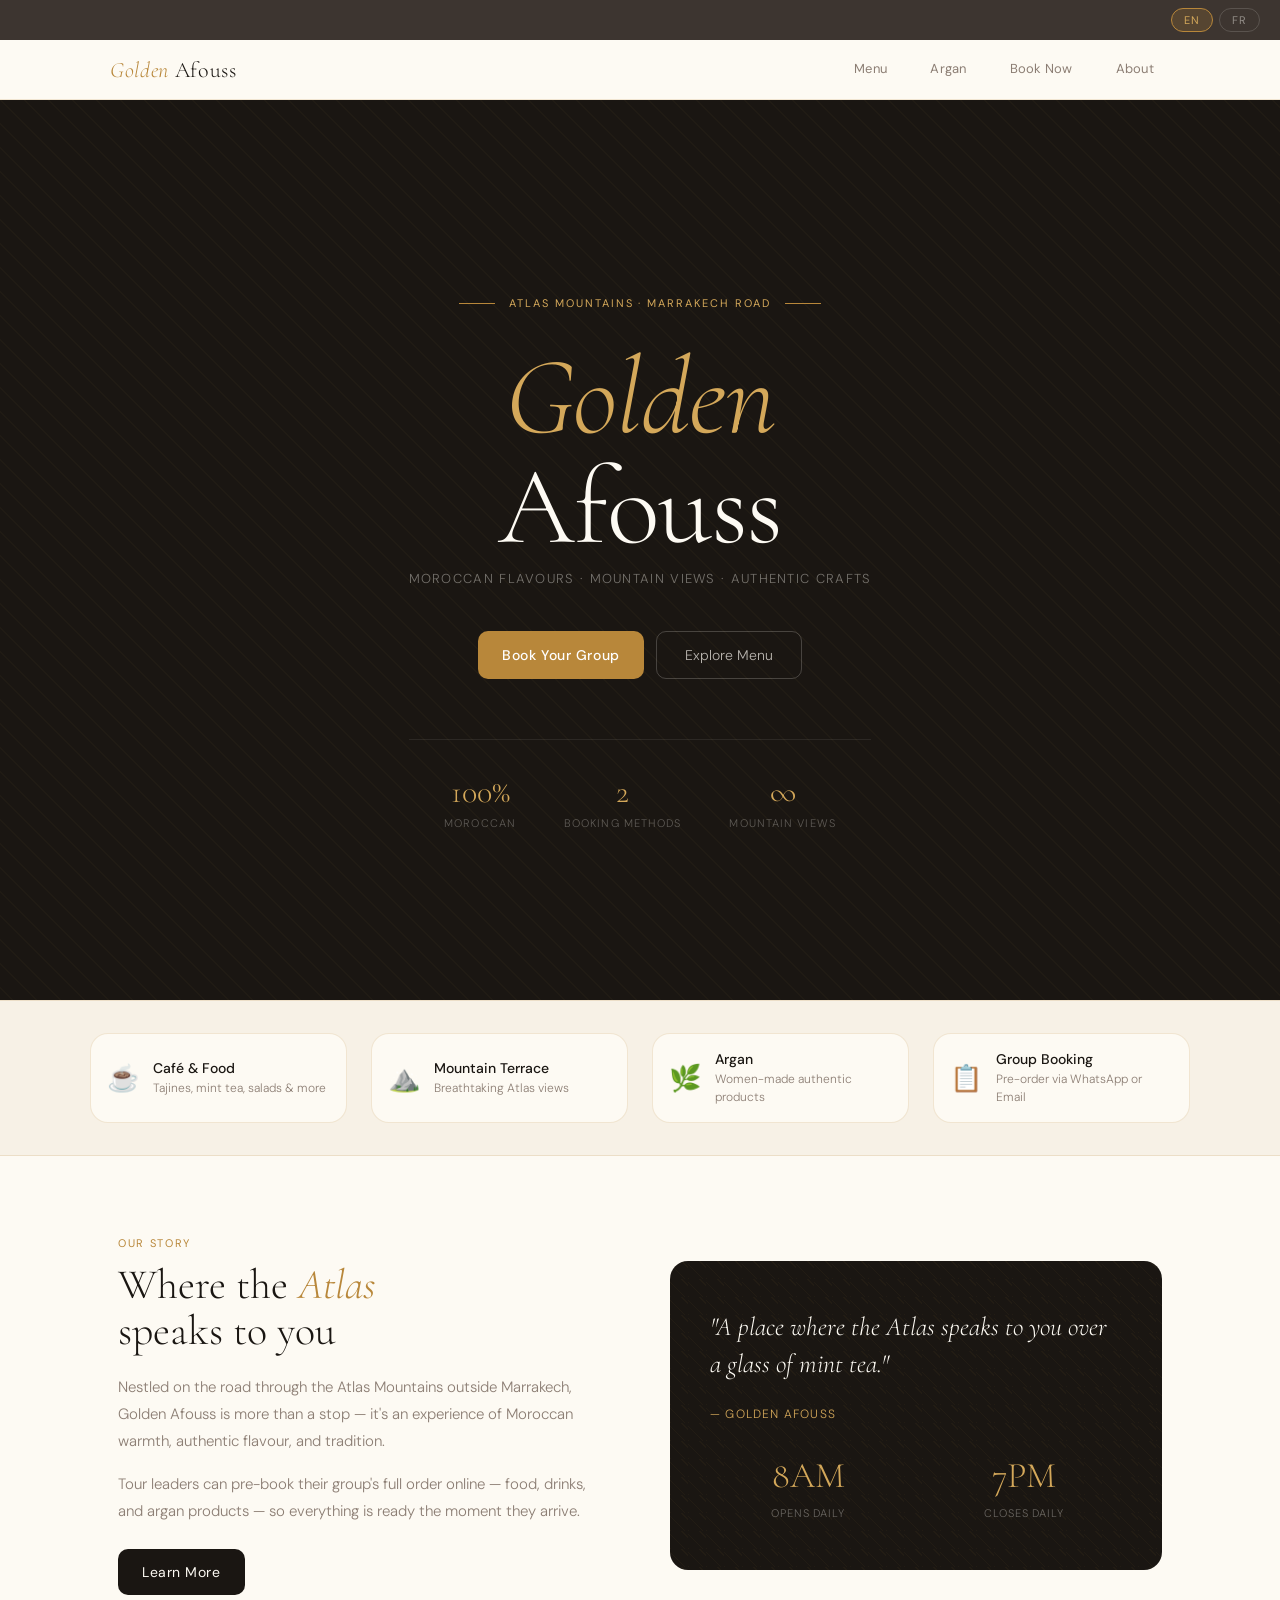
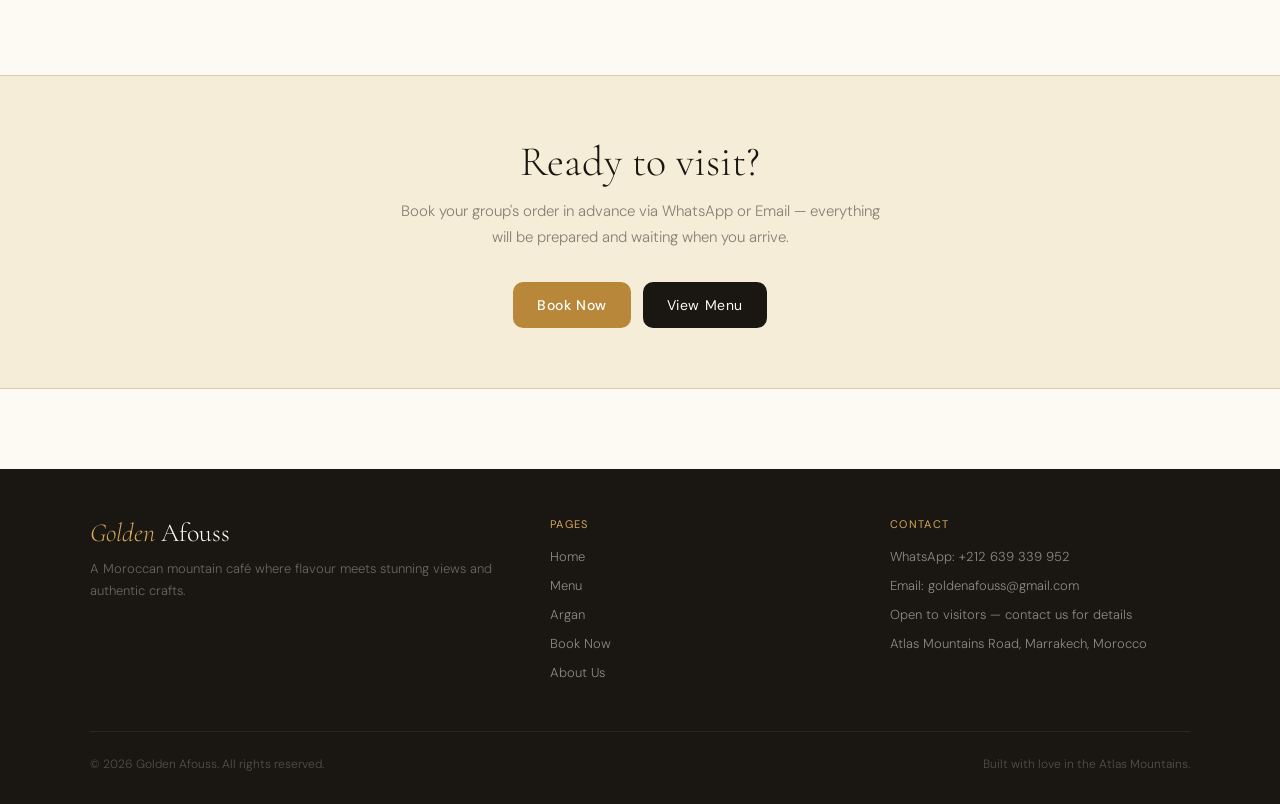
==== index.html @ 623687e6 "Update index.html" ====
<!DOCTYPE html>
<html lang="en">
<head>
  <meta charset="UTF-8">
  <meta name="viewport" content="width=device-width, initial-scale=1.0">
  <title>Golden Afouss — Atlas Mountains, Marrakech</title>
  <meta name="description" content="A mountain-side café & restaurant on the Atlas road. Moroccan food, mint tea, stunning views & authentic argan products. Book your group before you arrive.">
  <link rel="stylesheet" href="css/style.css">
  <style>
    /* HERO */
    .hero {
      background: var(--ink);
      min-height: 100vh;
      display: flex;
      flex-direction: column;
      align-items: center;
      justify-content: center;
      text-align: center;
      padding: 80px 24px 60px;
      position: relative;
      overflow: hidden;
    }
    .hero-pattern {
      position: absolute; inset: 0; opacity: 0.04;
      background-image: repeating-linear-gradient(45deg, var(--gold) 0, var(--gold) 1px, transparent 0, transparent 50%);
      background-size: 24px 24px;
    }
    .hero-inner { position: relative; z-index: 1; max-width: 780px; }
    .hero-eyebrow {
      display: inline-flex; align-items: center; gap: 14px;
      font-size: 11px; letter-spacing: 0.18em; text-transform: uppercase;
      color: var(--gold2); margin-bottom: 32px; font-weight: 400;
    }
    .hero-line { width: 36px; height: 1px; background: var(--gold); }
    .hero h1 {
      font-family: 'Cormorant Garamond', serif;
      font-size: clamp(60px, 11vw, 110px);
      font-weight: 300; color: var(--cream);
      line-height: 1.0; margin-bottom: 8px; letter-spacing: -0.01em;
    }
    .hero h1 em { color: var(--gold2); font-style: italic; }
    .hero-tagline {
      font-size: 13px; color: rgba(253,250,243,0.4);
      letter-spacing: 0.1em; text-transform: uppercase;
      margin-bottom: 44px; font-weight: 300;
    }
    .hero-ctas { display: flex; gap: 12px; justify-content: center; flex-wrap: wrap; margin-bottom: 60px; }
    .hero-stats {
      display: flex; gap: 48px; justify-content: center;
      border-top: 1px solid rgba(253,250,243,0.08); padding-top: 32px;
    }
    .hero-stat { text-align: center; }
    .hero-stat-num {
      font-family: 'Cormorant Garamond', serif;
      font-size: 32px; font-weight: 300; color: var(--gold2); display: block;
    }
    .hero-stat-lbl {
      font-size: 11px; color: rgba(253,250,243,0.3);
      text-transform: uppercase; letter-spacing: 0.1em;
    }

    /* FEATURES STRIP */
    .features {
      background: var(--cream2);
      border-top: 1px solid var(--border);
      border-bottom: 1px solid var(--border);
      padding: 32px 28px;
    }
    .features-inner {
      max-width: 1100px; margin: 0 auto;
      display: grid; grid-template-columns: repeat(4, 1fr);
      gap: 24px;
    }
    .feature-item {
      display: flex; align-items: center; gap: 14px;
      padding: 16px; border-radius: var(--r2);
      background: var(--cream); border: 1px solid var(--border);
      transition: all .2s; text-decoration: none; color: inherit;
    }
    .feature-item:hover { border-color: var(--gold); transform: translateY(-2px); }
    .feature-icon { font-size: 26px; flex-shrink: 0; }
    .feature-text {}
    .feature-title { font-size: 14px; font-weight: 500; color: var(--ink); margin-bottom: 2px; }
    .feature-desc { font-size: 12px; color: var(--muted); line-height: 1.5; }

    /* ABOUT SECTION */
    .about-section { padding: 80px 28px; max-width: 1100px; margin: 0 auto; }
    .about-grid { display: grid; grid-template-columns: 1fr 1fr; gap: 60px; align-items: center; }
    .about-text .sec-eyebrow { margin-bottom: 12px; }
    .about-text h2 {
      font-family: 'Cormorant Garamond', serif;
      font-size: 42px; font-weight: 300; line-height: 1.1; color: var(--ink); margin-bottom: 20px;
    }
    .about-text h2 em { color: var(--gold); font-style: italic; }
    .about-text p { font-size: 15px; color: var(--muted); line-height: 1.8; margin-bottom: 16px; }
    .about-visual {
      background: var(--ink); border-radius: var(--r2);
      padding: 48px 40px; position: relative; overflow: hidden;
    }
    .about-visual-pat {
      position: absolute; inset: 0; opacity: 0.05;
      background-image: repeating-linear-gradient(45deg, var(--gold) 0, var(--gold) 1px, transparent 0, transparent 40%);
      background-size: 18px 18px;
    }
    .about-visual-content { position: relative; }
    .about-quote {
      font-family: 'Cormorant Garamond', serif;
      font-size: 26px; font-weight: 300; font-style: italic;
      color: var(--cream); line-height: 1.4; margin-bottom: 24px;
    }
    .about-quote-attr { font-size: 12px; letter-spacing: 0.1em; text-transform: uppercase; color: var(--gold2); }
    .about-stats { display: grid; grid-template-columns: 1fr 1fr; gap: 20px; margin-top: 32px; }
    .about-stat { text-align: center; }
    .about-stat-num {
      font-family: 'Cormorant Garamond', serif;
      font-size: 36px; font-weight: 300; color: var(--gold2); display: block; margin-bottom: 4px;
    }
    .about-stat-lbl { font-size: 11px; color: rgba(253,250,243,0.35); text-transform: uppercase; letter-spacing: 0.08em; }

    /* CTA SECTION */
    .cta-section {
      background: var(--gold-pale);
      border-top: 1px solid var(--border2);
      border-bottom: 1px solid var(--border2);
      padding: 60px 28px;
      text-align: center;
    }
    .cta-section h2 {
      font-family: 'Cormorant Garamond', serif;
      font-size: 42px; font-weight: 300; color: var(--ink);
      margin-bottom: 12px;
    }
    .cta-section p { font-size: 15px; color: var(--muted); margin-bottom: 32px; max-width: 500px; margin-left: auto; margin-right: auto; line-height: 1.7; }
    .cta-btns { display: flex; gap: 12px; justify-content: center; flex-wrap: wrap; }

    @media (max-width: 900px) {
      .features-inner { grid-template-columns: 1fr 1fr; }
      .about-grid { grid-template-columns: 1fr; gap: 32px; }
      .hero h1 { font-size: 56px; }
      .hero-stats { gap: 28px; }
    }
    @media (max-width: 540px) {
      .features-inner { grid-template-columns: 1fr; }
      .hero-stats { flex-direction: column; gap: 20px; }
      .cta-btns { flex-direction: column; align-items: center; }
    }
  </style>
</head>
<body>

<div class="toast-wrap"><div class="toast" id="toast"></div></div>

<!-- LANG BAR -->
<div class="lang-bar">
  <button class="lang-btn active" data-lang="en" onclick="setLang('en')">EN</button>
  <button class="lang-btn" data-lang="fr" onclick="setLang('fr')">FR</button>
</div>

<!-- NAVBAR -->
<nav class="navbar">
  <div class="nav-inner" style="position:relative">
    <a class="nav-logo" href="index.html"><em>Golden</em> Afouss</a>
    <button class="nav-hamburger" onclick="toggleMobileMenu()" aria-label="Menu">
      <span></span><span></span><span></span>
    </button>
    <div class="nav-links" id="nav-links">
      <a class="nav-link active" href="menu.html"><span class="nav-dot"></span><span id="nav-menu">Menu</span></a>
      <a class="nav-link" href="argan.html"><span class="nav-dot"></span><span id="nav-argan">Argan</span></a>
      <a class="nav-link" href="booking.html"><span class="nav-dot"></span><span id="nav-book">Book Now</span></a>
      <a class="nav-link" href="about.html"><span class="nav-dot"></span><span id="nav-about">About</span></a>
    </div>
  </div>
</nav>

<!-- HERO -->
<div class="hero">
  <div class="hero-pattern"></div>
  <div class="hero-inner">
    <div class="hero-eyebrow">
      <span class="hero-line"></span>
      <span class="en">Atlas Mountains · Marrakech Road</span>
      <span class="fr" style="display:none">Montagnes de l'Atlas · Route de Marrakech</span>
      <span class="hero-line"></span>
    </div>
    <h1><em>Golden</em><br>Afouss</h1>
    <div class="hero-tagline">
      <span class="en">Moroccan Flavours · Mountain Views · Authentic Crafts</span>
      <span class="fr" style="display:none">Saveurs Marocaines · Vues Panoramiques · Artisanat</span>
    </div>
    <div class="hero-ctas">
      <a class="btn-gold" href="booking.html">
        <span class="en">Book Your Group</span>
        <span class="fr" style="display:none">Réserver votre Groupe</span>
      </a>
      <a href="menu.html" style="display:inline-flex;align-items:center;gap:10px;padding:14px 28px;border-radius:var(--r);border:1px solid rgba(253,250,243,0.2);color:rgba(253,250,243,0.7);text-decoration:none;font-size:14px;transition:all .2s;" onmouseover="this.style.borderColor='var(--gold)';this.style.color='var(--gold2)'" onmouseout="this.style.borderColor='rgba(253,250,243,0.2)';this.style.color='rgba(253,250,243,0.7)'">
        <span class="en">Explore Menu</span>
        <span class="fr" style="display:none">Explorer le Menu</span>
      </a>
    </div>
    <div class="hero-stats">
      <div class="hero-stat">
        <span class="hero-stat-num">100%</span>
        <span class="hero-stat-lbl en">Moroccan</span>
        <span class="hero-stat-lbl fr" style="display:none">Marocain</span>
      </div>
      <div class="hero-stat">
        <span class="hero-stat-num">2</span>
        <span class="hero-stat-lbl en">Booking Methods</span>
        <span class="hero-stat-lbl fr" style="display:none">Modes de Réservation</span>
      </div>
      <div class="hero-stat">
        <span class="hero-stat-num">∞</span>
        <span class="hero-stat-lbl en">Mountain Views</span>
        <span class="hero-stat-lbl fr" style="display:none">Vues Panoramiques</span>
      </div>
    </div>
  </div>
</div>

<!-- FEATURES STRIP -->
<div class="features">
  <div class="features-inner">
    <a class="feature-item" href="menu.html">
      <span class="feature-icon">☕</span>
      <div class="feature-text">
        <div class="feature-title en">Café & Food</div>
        <div class="feature-title fr" style="display:none">Café & Cuisine</div>
        <div class="feature-desc en">Tajines, mint tea, salads & more</div>
        <div class="feature-desc fr" style="display:none">Tajines, thé à la menthe, salades</div>
      </div>
    </a>
    <a class="feature-item" href="about.html">
      <span class="feature-icon">⛰️</span>
      <div class="feature-text">
        <div class="feature-title en">Mountain Terrace</div>
        <div class="feature-title fr" style="display:none">Terrasse Panoramique</div>
        <div class="feature-desc en">Breathtaking Atlas views</div>
        <div class="feature-desc fr" style="display:none">Vues époustouflantes sur l'Atlas</div>
      </div>
    </a>
    <a class="feature-item" href="argan.html">
      <span class="feature-icon">🌿</span>
      <div class="feature-text">
        <div class="feature-title en">Argan</div>
        <div class="feature-title fr" style="display:none">Boutique Argan</div>
        <div class="feature-desc en">Women-made authentic products</div>
        <div class="feature-desc fr" style="display:none">Produits artisanaux féminins</div>
      </div>
    </a>
    <a class="feature-item" href="booking.html">
      <span class="feature-icon">📋</span>
      <div class="feature-text">
        <div class="feature-title en">Group Booking</div>
        <div class="feature-title fr" style="display:none">Réservation Groupe</div>
        <div class="feature-desc en">Pre-order via WhatsApp or Email</div>
        <div class="feature-desc fr" style="display:none">Pré-commander via WhatsApp ou Email</div>
      </div>
    </a>
  </div>
</div>

<!-- ABOUT SECTION -->
<div class="about-section">
  <div class="about-grid">
    <div class="about-text">
      <div class="sec-eyebrow en">Our Story</div>
      <div class="sec-eyebrow fr" style="display:none">Notre Histoire</div>
      <h2 class="en">Where the <em>Atlas</em><br>speaks to you</h2>
      <h2 class="fr" style="display:none">Là où l'<em>Atlas</em><br>vous parle</h2>
      <p class="en">Nestled on the road through the Atlas Mountains outside Marrakech, Golden Afouss is more than a stop — it's an experience of Moroccan warmth, authentic flavour, and tradition.</p>
      <p class="fr" style="display:none">Niché sur la route des montagnes de l'Atlas près de Marrakech, Golden Afouss est plus qu'un arrêt — c'est une expérience de chaleur marocaine et de tradition authentique.</p>
      <p class="en">Tour leaders can pre-book their group's full order online — food, drinks, and argan products — so everything is ready the moment they arrive.</p>
      <p class="fr" style="display:none">Les responsables de groupes peuvent pré-réserver leur commande en ligne — nourriture, boissons et produits argan — pour que tout soit prêt à l'arrivée.</p>
      <a class="btn-primary" href="about.html" style="margin-top:8px;display:inline-flex;">
        <span class="en">Learn More</span>
        <span class="fr" style="display:none">En savoir plus</span>
      </a>
    </div>
    <div class="about-visual">
      <div class="about-visual-pat"></div>
      <div class="about-visual-content">
        <div class="about-quote">"A place where the Atlas speaks to you over a glass of mint tea."</div>
        <div class="about-quote-attr">— Golden Afouss</div>
        <div class="about-stats">
          <div class="about-stat">
            <span class="about-stat-num">8AM</span>
            <span class="about-stat-lbl en">Opens Daily</span>
            <span class="about-stat-lbl fr" style="display:none">Ouverture</span>
          </div>
          <div class="about-stat">
            <span class="about-stat-num">7PM</span>
            <span class="about-stat-lbl en">Closes Daily</span>
            <span class="about-stat-lbl fr" style="display:none">Fermeture</span>
          </div>
        </div>
      </div>
    </div>
  </div>
</div>

<!-- CTA -->
<div class="cta-section">
  <h2 class="en">Ready to visit?</h2>
  <h2 class="fr" style="display:none">Prêt à nous rendre visite ?</h2>
  <p class="en">Book your group's order in advance via WhatsApp or Email — everything will be prepared and waiting when you arrive.</p>
  <p class="fr" style="display:none">Réservez la commande de votre groupe à l'avance par WhatsApp ou Email — tout sera prêt à votre arrivée.</p>
  <div class="cta-btns">
    <a class="btn-gold" href="booking.html">
      <span class="en">Book Now</span>
      <span class="fr" style="display:none">Réserver Maintenant</span>
    </a>
    <a class="btn-primary" href="menu.html">
      <span class="en">View Menu</span>
      <span class="fr" style="display:none">Voir le Menu</span>
    </a>
  </div>
</div>

<!-- FOOTER -->
<footer>
  <div class="footer-inner">
    <div>
      <div class="footer-logo"><em>Golden</em> Afouss</div>
      <div class="footer-tagline en">A Moroccan mountain café where flavour meets stunning views and authentic crafts.</div>
      <div class="footer-tagline fr" style="display:none">Un café marocain de montagne où saveurs, vues et artisanat se rencontrent.</div>
    </div>
    <div class="footer-col">
      <h4 class="en">Pages</h4>
      <h4 class="fr" style="display:none">Pages</h4>
      <a href="index.html" class="en">Home</a>
      <a href="index.html" class="fr" style="display:none">Accueil</a>
      <a href="menu.html" class="en">Menu</a>
      <a href="menu.html" class="fr" style="display:none">Menu</a>
      <a href="argan.html" class="en">Argan</a>
      <a href="argan.html" class="fr" style="display:none">Boutique Argan</a>
      <a href="booking.html" class="en">Book Now</a>
      <a href="booking.html" class="fr" style="display:none">Réserver</a>
      <a href="about.html" class="en">About Us</a>
      <a href="about.html" class="fr" style="display:none">À Propos</a>
    </div>
    <div class="footer-col">
      <h4 class="en">Contact</h4>
      <h4 class="fr" style="display:none">Contact</h4>
      <p>WhatsApp: +212 639 339 952</p>
      <p>Email: goldenafouss@gmail.com</p>
      <p id="footer-hours">Open to visitors — contact us for details</p>
      <p id="footer-location">Atlas Mountains Road, Marrakech, Morocco</p>
    </div>
  </div>
  <div class="footer-bottom">
    <span id="footer-rights">© 2026 Golden Afouss. All rights reserved.</span>
    <span id="footer-built">Built with love in the Atlas Mountains.</span>
  </div>
</footer>

<script src="js/app.js"></script>
</body>
</html>
---- css/style.css ----
/* ─── AFOUSSE CAFÉ — Global Styles ─── */
@import url('https://fonts.googleapis.com/css2?family=Cormorant+Garamond:ital,wght@0,300;0,400;0,600;1,300;1,400&family=DM+Sans:wght@300;400;500&display=swap');

*, *::before, *::after { box-sizing: border-box; margin: 0; padding: 0; }

:root {
  --ink: #1A1612;
  --ink2: #3D3530;
  --muted: #8C7E74;
  --gold: #B8873A;
  --gold2: #D4A85A;
  --gold-pale: #F5EDD8;
  --cream: #FDFAF3;
  --cream2: #F7F1E6;
  --cream3: #EDE3D0;
  --green: #2D5A3D;
  --border: rgba(184,135,58,0.18);
  --border2: rgba(184,135,58,0.35);
  --r: 10px;
  --r2: 18px;
}

html { scroll-behavior: smooth; }
body {
  font-family: 'DM Sans', sans-serif;
  background: var(--cream);
  color: var(--ink);
  min-height: 100vh;
  overflow-x: hidden;
  font-weight: 300;
}

/* ══════════════════════════════════════
   LANG BAR
══════════════════════════════════════ */
.lang-bar {
  background: var(--ink2);
  display: flex;
  justify-content: flex-end;
  align-items: center;
  padding: 8px 20px;
  gap: 6px;
}
.lang-btn {
  background: transparent;
  border: 1px solid rgba(253,250,243,0.15);
  color: rgba(253,250,243,0.45);
  font-family: 'DM Sans', sans-serif;
  font-size: 11px;
  letter-spacing: 0.08em;
  padding: 4px 12px;
  border-radius: 100px;
  cursor: pointer;
  transition: all .2s;
}
.lang-btn.active {
  background: rgba(184,135,58,0.2);
  border-color: var(--gold);
  color: var(--gold2);
}

/* ══════════════════════════════════════
   NAVBAR — with mobile hamburger
══════════════════════════════════════ */
.navbar {
  background: var(--cream);
  border-bottom: 1px solid var(--border);
  position: sticky;
  top: 0;
  z-index: 200;
}
.nav-inner {
  max-width: 1100px;
  margin: 0 auto;
  display: flex;
  align-items: center;
  justify-content: space-between;
  padding: 0 20px;
  min-height: 58px;
}
.nav-logo {
  font-family: 'Cormorant Garamond', serif;
  font-size: 22px;
  font-weight: 300;
  color: var(--ink);
  text-decoration: none;
  letter-spacing: 0.03em;
  white-space: nowrap;
  flex-shrink: 0;
}
.nav-logo em { color: var(--gold); font-style: italic; }

/* Hamburger button — hidden on desktop */
.nav-hamburger {
  display: none;
  flex-direction: column;
  justify-content: center;
  gap: 5px;
  background: none;
  border: none;
  cursor: pointer;
  padding: 8px;
  margin-right: -8px;
}
.nav-hamburger span {
  display: block;
  width: 22px;
  height: 2px;
  background: var(--ink);
  border-radius: 2px;
  transition: all .3s;
}

/* Desktop nav links */
#nav-links {
  display: flex;
  gap: 0;
}
.nav-link {
  display: flex;
  align-items: center;
  gap: 6px;
  padding: 20px 16px;
  font-size: 13px;
  font-weight: 400;
  color: var(--muted);
  border-bottom: 2px solid transparent;
  text-decoration: none;
  white-space: nowrap;
  transition: all .2s;
  letter-spacing: 0.02em;
}
.nav-link:hover { color: var(--gold); }
.nav-link.active { color: var(--ink); border-bottom-color: var(--gold); font-weight: 500; }
.nav-dot { width: 5px; height: 5px; border-radius: 50%; background: var(--gold); opacity: 0; transition: opacity .2s; flex-shrink: 0; }
.nav-link.active .nav-dot { opacity: 1; }

/* Cart badge on nav book link */
.nav-cart-badge {
  display: none;
  background: var(--gold);
  color: white;
  font-size: 10px;
  font-weight: 500;
  width: 18px;
  height: 18px;
  border-radius: 50%;
  align-items: center;
  justify-content: center;
  margin-left: 2px;
}

/* ══════════════════════════════════════
   FOOTER
══════════════════════════════════════ */
footer {
  background: var(--ink);
  color: rgba(253,250,243,0.55);
  padding: 48px 20px 32px;
  margin-top: 80px;
}
.footer-inner {
  max-width: 1100px;
  margin: 0 auto;
  display: grid;
  grid-template-columns: 1.4fr 1fr 1fr;
  gap: 40px;
  margin-bottom: 40px;
}
.footer-logo {
  font-family: 'Cormorant Garamond', serif;
  font-size: 26px;
  font-weight: 300;
  color: var(--cream);
  margin-bottom: 10px;
}
.footer-logo em { color: var(--gold2); font-style: italic; }
.footer-tagline { font-size: 13px; color: rgba(253,250,243,0.35); line-height: 1.7; }
.footer-col h4 {
  font-size: 11px;
  letter-spacing: 0.12em;
  text-transform: uppercase;
  color: var(--gold2);
  margin-bottom: 16px;
  font-weight: 400;
}
.footer-col a, .footer-col p {
  display: block;
  font-size: 13px;
  color: rgba(253,250,243,0.5);
  text-decoration: none;
  margin-bottom: 8px;
  transition: color .2s;
  line-height: 1.6;
}
.footer-col a:hover { color: var(--gold2); }
.footer-bottom {
  border-top: 1px solid rgba(253,250,243,0.07);
  padding-top: 24px;
  display: flex;
  justify-content: space-between;
  align-items: center;
  flex-wrap: wrap;
  gap: 10px;
  font-size: 12px;
  color: rgba(253,250,243,0.25);
  max-width: 1100px;
  margin: 0 auto;
}

/* ══════════════════════════════════════
   MAIN WRAPPER
══════════════════════════════════════ */
.main { max-width: 1100px; margin: 0 auto; padding: 40px 20px 80px; }

/* ══════════════════════════════════════
   SECTION HEADERS
══════════════════════════════════════ */
.sec-eyebrow {
  font-size: 11px;
  letter-spacing: 0.15em;
  text-transform: uppercase;
  color: var(--gold);
  font-weight: 400;
  margin-bottom: 8px;
}
.sec-head { margin-bottom: 36px; }
.sec-head h2 {
  font-family: 'Cormorant Garamond', serif;
  font-size: 36px;
  font-weight: 300;
  color: var(--ink);
  line-height: 1.15;
}
.sec-head p { font-size: 14px; color: var(--muted); margin-top: 8px; max-width: 500px; line-height: 1.7; }

/* ══════════════════════════════════════
   CATEGORY DIVIDERS
══════════════════════════════════════ */
.cat-block { margin-bottom: 40px; }
.cat-label { display: flex; align-items: center; gap: 14px; margin-bottom: 16px; }
.cat-label-text {
  font-size: 11px;
  letter-spacing: 0.14em;
  text-transform: uppercase;
  color: var(--gold);
  font-weight: 500;
  white-space: nowrap;
}
.cat-label-line { flex: 1; height: 1px; background: var(--border); }

/* ══════════════════════════════════════
   MENU CARDS
══════════════════════════════════════ */
.menu-grid {
  display: grid;
  grid-template-columns: repeat(auto-fill, minmax(180px, 1fr));
  gap: 12px;
}
.menu-card {
  background: var(--cream2);
  border: 1px solid var(--border);
  border-radius: var(--r2);
  padding: 18px 16px;
  cursor: pointer;
  transition: all .22s;
  position: relative;
  user-select: none;
  -webkit-tap-highlight-color: transparent;
}
.menu-card:hover, .menu-card:active {
  border-color: var(--gold);
  background: var(--cream);
  transform: translateY(-2px);
  box-shadow: 0 8px 24px rgba(26,22,18,0.08);
}
.menu-card.selected {
  border-color: var(--gold);
  background: #FDF8EE;
  box-shadow: 0 0 0 1px var(--gold);
}
.check-mark {
  position: absolute;
  top: 12px; right: 12px;
  width: 22px; height: 22px;
  background: var(--gold);
  border-radius: 50%;
  display: none;
  align-items: center;
  justify-content: center;
}
.menu-card.selected .check-mark { display: flex; }
.check-mark svg { width: 11px; height: 11px; stroke: white; fill: none; stroke-width: 2.5; }
.card-emoji { font-size: 28px; margin-bottom: 10px; display: block; line-height: 1; }
.card-name { font-size: 14px; font-weight: 500; color: var(--ink); margin-bottom: 4px; line-height: 1.3; }
.card-desc { font-size: 12px; color: var(--muted); line-height: 1.55; }
.card-price {
  font-family: 'Cormorant Garamond', serif;
  font-size: 16px;
  color: var(--gold);
  font-weight: 400;
  margin-top: 10px;
}
.qty-row {
  display: flex;
  align-items: center;
  gap: 10px;
  margin-top: 12px;
}
.qty-btn {
  width: 30px; height: 30px;
  border-radius: 50%;
  border: 1px solid var(--border2);
  background: transparent;
  cursor: pointer;
  font-size: 18px;
  display: flex;
  align-items: center;
  justify-content: center;
  color: var(--gold);
  font-family: inherit;
  line-height: 1;
  transition: all .15s;
  -webkit-tap-highlight-color: transparent;
  touch-action: manipulation;
}
.qty-btn:hover, .qty-btn:active { background: var(--gold); color: white; border-color: var(--gold); }
.qty-val { font-size: 15px; font-weight: 500; min-width: 24px; text-align: center; color: var(--ink); }

/* ══════════════════════════════════════
   BUTTONS
══════════════════════════════════════ */
.btn-primary {
  display: inline-flex; align-items: center; justify-content: center; gap: 10px;
  padding: 14px 24px; border-radius: var(--r);
  background: var(--ink); color: var(--cream); border: none;
  font-family: 'DM Sans', sans-serif; font-size: 14px; font-weight: 400;
  cursor: pointer; transition: all .2s; text-decoration: none; letter-spacing: 0.04em;
  touch-action: manipulation;
}
.btn-primary:hover { background: var(--gold); }

.btn-gold {
  display: inline-flex; align-items: center; justify-content: center; gap: 10px;
  padding: 14px 24px; border-radius: var(--r);
  background: var(--gold); color: white; border: none;
  font-family: 'DM Sans', sans-serif; font-size: 14px; font-weight: 500;
  cursor: pointer; transition: all .2s; text-decoration: none; letter-spacing: 0.04em;
  touch-action: manipulation;
}
.btn-gold:hover { background: var(--ink2); }

.btn-wa {
  display: flex; align-items: center; justify-content: center; gap: 10px;
  padding: 15px 20px; border-radius: var(--r);
  background: #25D366; color: white; border: none;
  font-family: 'DM Sans', sans-serif; font-size: 14px; font-weight: 500;
  cursor: pointer; transition: all .2s; text-decoration: none;
  touch-action: manipulation;
}
.btn-wa:hover { background: #1da851; }

.btn-em {
  display: flex; align-items: center; justify-content: center; gap: 10px;
  padding: 15px 20px; border-radius: var(--r);
  background: var(--gold); color: white; border: none;
  font-family: 'DM Sans', sans-serif; font-size: 14px; font-weight: 500;
  cursor: pointer; transition: all .2s; text-decoration: none;
  touch-action: manipulation;
}
.btn-em:hover { background: var(--ink2); }

.btn-clear {
  background: transparent; border: 1px solid var(--border2); color: var(--muted);
  font-family: 'DM Sans', sans-serif; font-size: 12px; padding: 10px;
  border-radius: var(--r); cursor: pointer; width: 100%; transition: all .2s; letter-spacing: 0.04em;
}
.btn-clear:hover { border-color: var(--gold); color: var(--gold); }

.proceed-btn {
  display: flex; align-items: center; justify-content: center; gap: 10px;
  width: 100%; padding: 16px; border-radius: var(--r);
  background: var(--ink); color: var(--cream); border: none;
  font-family: 'DM Sans', sans-serif; font-size: 14px; font-weight: 400;
  cursor: pointer; transition: all .2s; margin-top: 16px; letter-spacing: 0.04em;
  text-decoration: none; touch-action: manipulation;
}
.proceed-btn:hover { background: var(--gold); }

/* ══════════════════════════════════════
   FORMS
══════════════════════════════════════ */
.form-section-title {
  font-family: 'Cormorant Garamond', serif;
  font-size: 22px; font-weight: 300; color: var(--ink);
  margin-bottom: 20px; padding-bottom: 14px;
  border-bottom: 1px solid var(--border);
}
.form-row { display: grid; grid-template-columns: 1fr 1fr; gap: 14px; margin-bottom: 16px; }
.form-group { display: flex; flex-direction: column; gap: 7px; }
.form-group.full { grid-column: 1 / -1; }
label {
  font-size: 11px; font-weight: 500; color: var(--ink2);
  letter-spacing: 0.08em; text-transform: uppercase;
}
input, select, textarea {
  font-family: 'DM Sans', sans-serif; font-size: 16px; /* 16px prevents iOS zoom */
  font-weight: 300; color: var(--ink);
  background: var(--cream); border: 1px solid var(--border2);
  border-radius: var(--r); padding: 12px 16px;
  outline: none; transition: border-color .2s; width: 100%;
  -webkit-appearance: none;
}
input:focus, select:focus, textarea:focus { border-color: var(--gold); }
textarea { resize: vertical; min-height: 90px; line-height: 1.6; }

/* ══════════════════════════════════════
   TOAST
══════════════════════════════════════ */
.toast-wrap { position: fixed; bottom: 20px; right: 16px; z-index: 9999; left: 16px; pointer-events: none; }
.toast {
  background: var(--ink); color: var(--cream);
  padding: 13px 18px; border-radius: var(--r);
  font-size: 13px; font-family: 'DM Sans', sans-serif;
  opacity: 0; transform: translateY(10px); transition: all .3s;
  border-left: 3px solid var(--gold); line-height: 1.5;
  display: inline-block; max-width: 340px;
}
.toast.show { opacity: 1; transform: translateY(0); }

/* ══════════════════════════════════════
   SUMMARY CARD (booking sidebar)
══════════════════════════════════════ */
.summary-card { background: var(--ink); border-radius: var(--r2); padding: 22px; color: var(--cream); }
.sum-title {
  font-size: 11px; letter-spacing: 0.12em; text-transform: uppercase;
  color: var(--gold2); margin-bottom: 16px; font-weight: 400;
}
.sum-item {
  display: flex; justify-content: space-between; align-items: center;
  padding: 9px 0; border-bottom: 1px solid rgba(253,250,243,0.07);
  font-size: 13px; color: rgba(253,250,243,0.85);
  gap: 8px;
}
.sum-item:last-child { border-bottom: none; }
.sum-item > span:first-child { flex: 1; min-width: 0; word-break: break-word; }
.sum-qty {
  background: rgba(184,135,58,0.2); color: var(--gold2);
  padding: 2px 9px; border-radius: 100px; font-size: 11px;
  font-weight: 500; white-space: nowrap; flex-shrink: 0;
}
.sum-empty { font-size: 13px; color: rgba(253,250,243,0.3); text-align: center; padding: 24px 0; line-height: 1.6; }

/* ══════════════════════════════════════
   FLOATING CART BUTTON (mobile)
══════════════════════════════════════ */
.floating-cart {
  display: none;
  position: fixed;
  bottom: 24px;
  right: 20px;
  z-index: 500;
  background: var(--gold);
  color: white;
  border: none;
  border-radius: 100px;
  padding: 13px 20px;
  font-family: 'DM Sans', sans-serif;
  font-size: 13px;
  font-weight: 500;
  cursor: pointer;
  box-shadow: 0 4px 20px rgba(184,135,58,0.4);
  align-items: center;
  gap: 8px;
  text-decoration: none;
  transition: all .2s;
}
#cart-badge {
  background: white;
  color: var(--gold);
  width: 20px;
  height: 20px;
  border-radius: 50%;
  font-size: 11px;
  font-weight: 700;
  display: none;
  align-items: center;
  justify-content: center;
}

/* ══════════════════════════════════════
   RESPONSIVE — TABLET (max 900px)
══════════════════════════════════════ */
@media (max-width: 900px) {
  .footer-inner { grid-template-columns: 1fr 1fr; gap: 28px; }
  .menu-grid { grid-template-columns: repeat(auto-fill, minmax(160px, 1fr)); }
}

/* ══════════════════════════════════════
   RESPONSIVE — MOBILE (max 640px)
══════════════════════════════════════ */
@media (max-width: 640px) {
  /* Nav becomes hamburger */
  .nav-hamburger { display: flex; }
  #nav-links {
    display: none;
    flex-direction: column;
    position: absolute;
    top: 100%;
    left: 0; right: 0;
    background: var(--cream);
    border-bottom: 2px solid var(--gold);
    box-shadow: 0 8px 24px rgba(26,22,18,0.12);
    z-index: 300;
  }
  #nav-links.open { display: flex; }
  .nav-link {
    padding: 16px 20px;
    border-bottom: 1px solid var(--border);
    border-left: 3px solid transparent;
    font-size: 15px;
  }
  .nav-link.active { border-left-color: var(--gold); border-bottom-color: var(--border); }
  .navbar { position: sticky; top: 0; }

  /* Floating cart button on menu/argan pages */
  .floating-cart { display: flex; }

  /* Main content */
  .main { padding: 28px 14px 100px; } /* extra bottom for floating cart */
  .sec-head h2 { font-size: 28px; }
  .sec-head p { font-size: 13px; }

  /* Menu grid — 2 columns on mobile */
  .menu-grid { grid-template-columns: 1fr 1fr; gap: 10px; }
  .menu-card { padding: 14px 12px; }
  .card-emoji { font-size: 24px; margin-bottom: 8px; }
  .card-name { font-size: 13px; }
  .card-desc { font-size: 11px; }
  .card-price { font-size: 14px; }

  /* Forms */
  .form-row { grid-template-columns: 1fr; }
  .booking-form-card { padding: 20px 16px; }

  /* Booking layout — stack sidebar below form */
  .booking-layout { grid-template-columns: 1fr !important; }
  .sidebar { position: static !important; }

  /* Footer */
  .footer-inner { grid-template-columns: 1fr; gap: 24px; }
  .footer-bottom { flex-direction: column; align-items: flex-start; gap: 6px; }
  footer { margin-top: 40px; }

  /* Buttons */
  .cta-btns { flex-direction: column; align-items: stretch; }
  .btn-primary, .btn-gold { width: 100%; justify-content: center; }
  .send-section .btn-wa, .send-section .btn-em { padding: 16px; }

  /* Hero adjustments (index page) */
  .hero { min-height: auto; padding: 60px 20px 48px; }
  .hero h1 { font-size: 52px !important; }
  .hero-stats { flex-wrap: wrap; gap: 20px !important; justify-content: center; }
  .hero-ctas { flex-direction: column; align-items: stretch; }
  .hero-ctas a, .hero-ctas button { text-align: center; }

  /* Features strip */
  .features-inner { grid-template-columns: 1fr 1fr !important; gap: 10px; }
  .feature-item { padding: 12px; gap: 10px; }
  .feature-icon { font-size: 20px; }
  .feature-title { font-size: 13px; }
  .feature-desc { font-size: 11px; }

  /* About grid */
  .about-grid { grid-template-columns: 1fr !important; gap: 24px; }
  .about-visual { padding: 28px 20px; }
  .about-quote { font-size: 20px; }

  /* Pillars (about page) */
  .pillars { grid-template-columns: 1fr !important; }

  /* Contact strip (about page) */
  .contact-strip { flex-direction: column; gap: 16px; }
  .contact-strip > div[style*="width:1px"] { display: none; }

  /* Argan banner */
  .argan-banner { padding: 24px 20px; }
  .argan-banner h2 { font-size: 24px !important; }

  /* Info grid (about) */
  .info-grid { grid-template-columns: 1fr !important; }

  /* Shortcut bar (booking) */
  .shortcut-bar { flex-wrap: wrap; }

  /* How-it-works card */
  .how-card { padding: 18px; }

  /* Toast positioning */
  .toast-wrap { bottom: 90px; }
}

/* ══════════════════════════════════════
   RESPONSIVE — SMALL MOBILE (max 380px)
══════════════════════════════════════ */
@media (max-width: 380px) {
  .menu-grid { grid-template-columns: 1fr; }
  .hero h1 { font-size: 42px !important; }
  .nav-logo { font-size: 18px; }
}
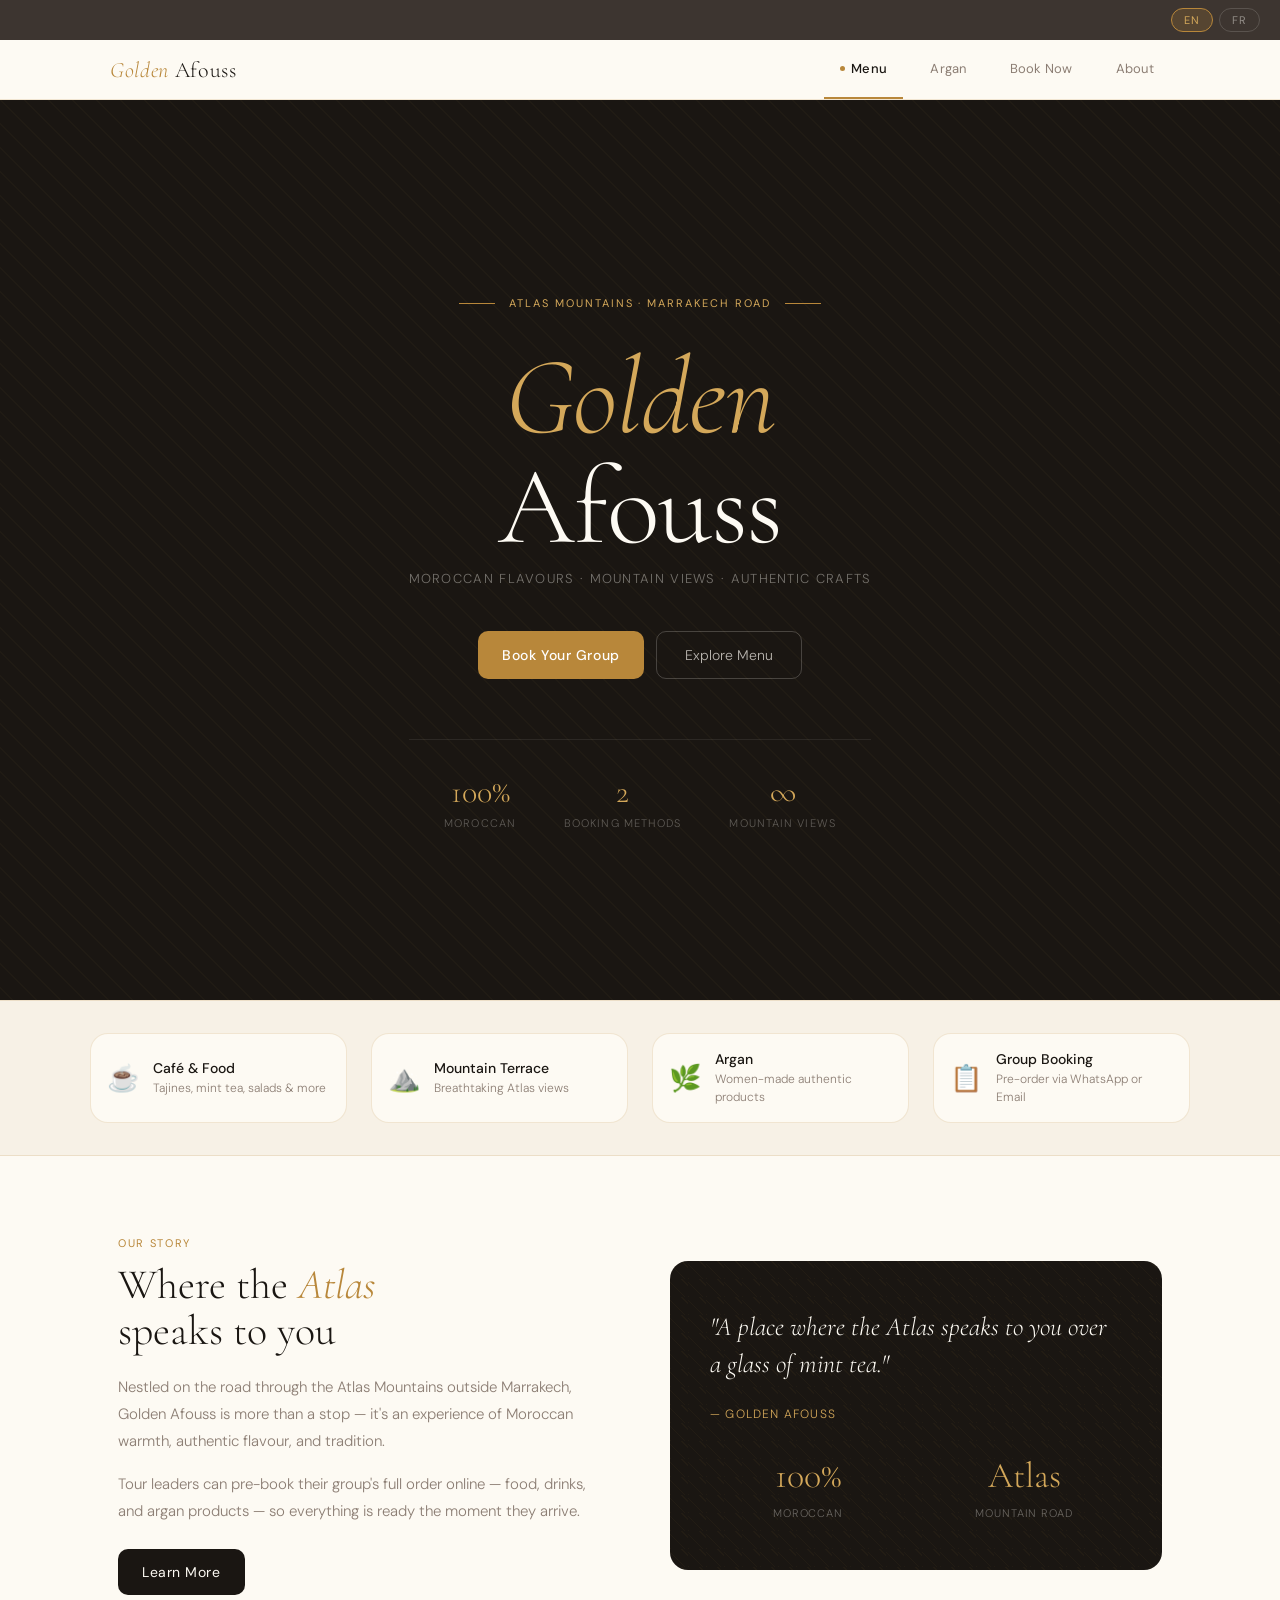
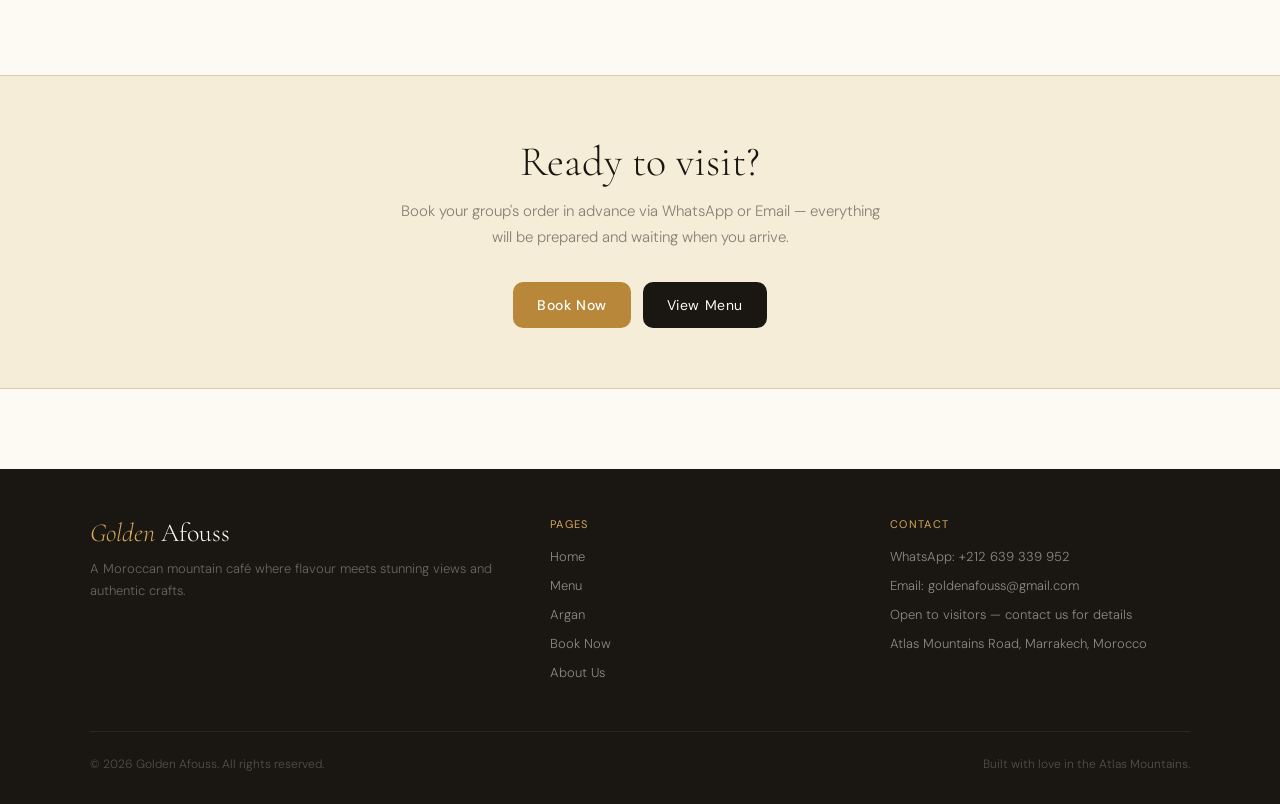
==== commit 5509c8df: "Update index.html" ====
--- a/index.html
+++ b/index.html
@@ -283,14 +283,14 @@
         <div class="about-quote-attr">— Golden Afouss</div>
         <div class="about-stats">
           <div class="about-stat">
-            <span class="about-stat-num">8AM</span>
-            <span class="about-stat-lbl en">Opens Daily</span>
-            <span class="about-stat-lbl fr" style="display:none">Ouverture</span>
+            <span class="about-stat-num">100%</span>
+            <span class="about-stat-lbl en">Moroccan</span>
+            <span class="about-stat-lbl fr" style="display:none">Marocain</span>
           </div>
           <div class="about-stat">
-            <span class="about-stat-num">7PM</span>
-            <span class="about-stat-lbl en">Closes Daily</span>
-            <span class="about-stat-lbl fr" style="display:none">Fermeture</span>
+            <span class="about-stat-num">Atlas</span>
+            <span class="about-stat-lbl en">Mountain Road</span>
+            <span class="about-stat-lbl fr" style="display:none">Route de l'Atlas</span>
           </div>
         </div>
       </div>
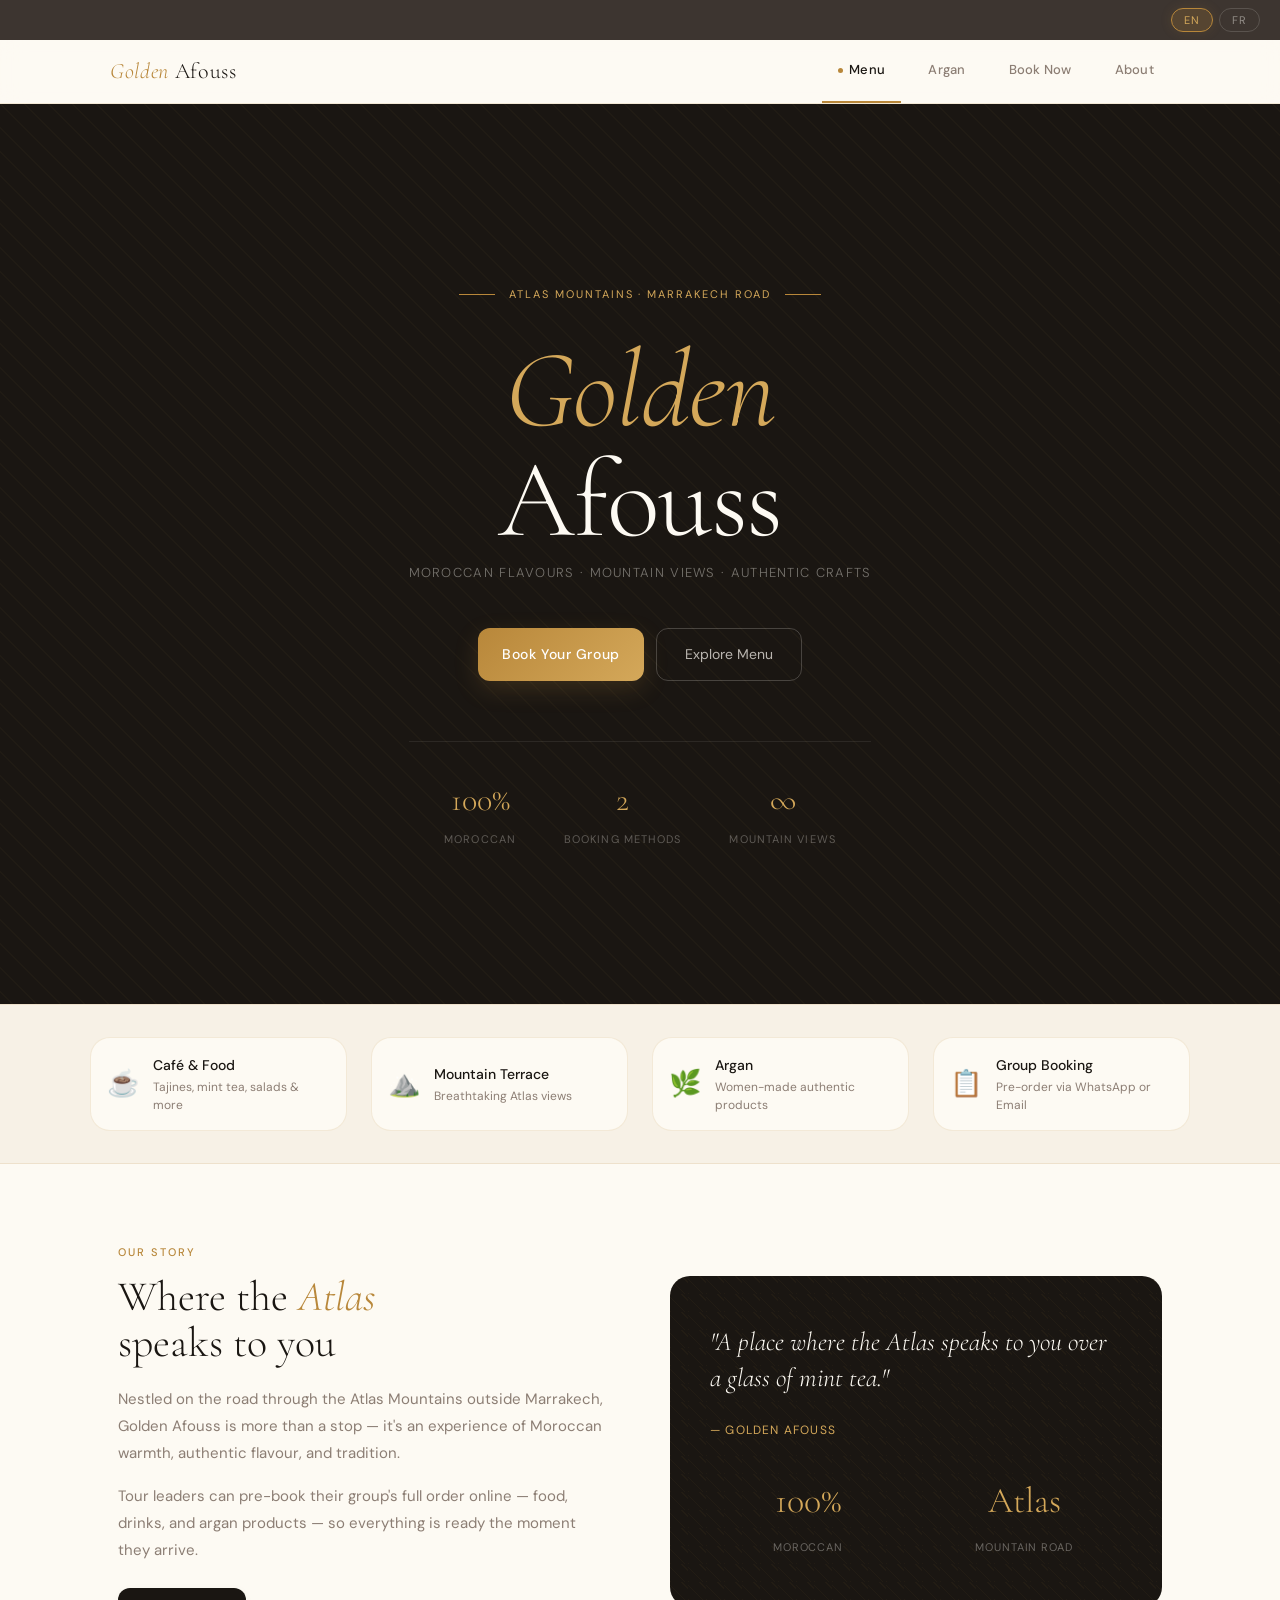
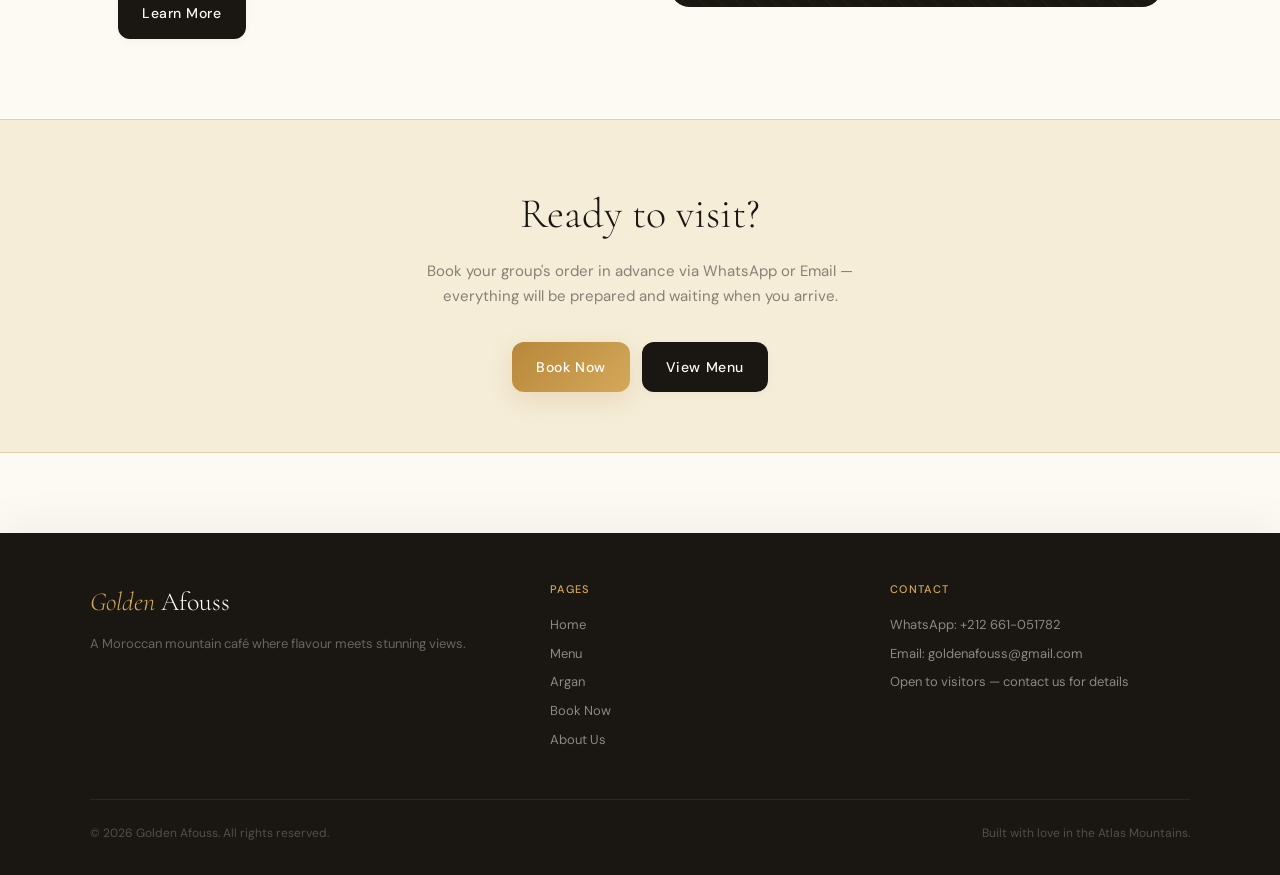
==== commit 6d27f1b3: "Update index.html" ====
--- a/index.html
+++ b/index.html
@@ -7,274 +7,103 @@
   <meta name="description" content="A mountain-side café & restaurant on the Atlas road. Moroccan food, mint tea, stunning views & authentic argan products. Book your group before you arrive.">
   <link rel="stylesheet" href="css/style.css">
   <style>
-    /* HERO */
-    .hero {
-      background: var(--ink);
-      min-height: 100vh;
-      display: flex;
-      flex-direction: column;
-      align-items: center;
-      justify-content: center;
-      text-align: center;
-      padding: 80px 24px 60px;
-      position: relative;
-      overflow: hidden;
-    }
-    .hero-pattern {
-      position: absolute; inset: 0; opacity: 0.04;
-      background-image: repeating-linear-gradient(45deg, var(--gold) 0, var(--gold) 1px, transparent 0, transparent 50%);
-      background-size: 24px 24px;
-    }
+    .hero { background: var(--ink); min-height: 100vh; display: flex; flex-direction: column; align-items: center; justify-content: center; text-align: center; padding: 80px 24px 60px; position: relative; overflow: hidden; }
+    .hero-pattern { position: absolute; inset: 0; opacity: 0.04; background-image: repeating-linear-gradient(45deg, var(--gold) 0, var(--gold) 1px, transparent 0, transparent 50%); background-size: 24px 24px; }
     .hero-inner { position: relative; z-index: 1; max-width: 780px; }
-    .hero-eyebrow {
-      display: inline-flex; align-items: center; gap: 14px;
-      font-size: 11px; letter-spacing: 0.18em; text-transform: uppercase;
-      color: var(--gold2); margin-bottom: 32px; font-weight: 400;
-    }
+    .hero-eyebrow { display: inline-flex; align-items: center; gap: 14px; font-size: 11px; letter-spacing: 0.18em; text-transform: uppercase; color: var(--gold2); margin-bottom: 32px; font-weight: 400; }
     .hero-line { width: 36px; height: 1px; background: var(--gold); }
-    .hero h1 {
-      font-family: 'Cormorant Garamond', serif;
-      font-size: clamp(60px, 11vw, 110px);
-      font-weight: 300; color: var(--cream);
-      line-height: 1.0; margin-bottom: 8px; letter-spacing: -0.01em;
-    }
+    .hero h1 { font-family: 'Cormorant Garamond', serif; font-size: clamp(60px, 11vw, 110px); font-weight: 300; color: var(--cream); line-height: 1.0; margin-bottom: 8px; letter-spacing: -0.01em; }
     .hero h1 em { color: var(--gold2); font-style: italic; }
-    .hero-tagline {
-      font-size: 13px; color: rgba(253,250,243,0.4);
-      letter-spacing: 0.1em; text-transform: uppercase;
-      margin-bottom: 44px; font-weight: 300;
-    }
+    .hero-tagline { font-size: 13px; color: rgba(253,250,243,0.4); letter-spacing: 0.1em; text-transform: uppercase; margin-bottom: 44px; font-weight: 300; }
     .hero-ctas { display: flex; gap: 12px; justify-content: center; flex-wrap: wrap; margin-bottom: 60px; }
-    .hero-stats {
-      display: flex; gap: 48px; justify-content: center;
-      border-top: 1px solid rgba(253,250,243,0.08); padding-top: 32px;
-    }
+    .hero-stats { display: flex; gap: 48px; justify-content: center; border-top: 1px solid rgba(253,250,243,0.08); padding-top: 32px; }
     .hero-stat { text-align: center; }
-    .hero-stat-num {
-      font-family: 'Cormorant Garamond', serif;
-      font-size: 32px; font-weight: 300; color: var(--gold2); display: block;
-    }
-    .hero-stat-lbl {
-      font-size: 11px; color: rgba(253,250,243,0.3);
-      text-transform: uppercase; letter-spacing: 0.1em;
-    }
-
-    /* FEATURES STRIP */
-    .features {
-      background: var(--cream2);
-      border-top: 1px solid var(--border);
-      border-bottom: 1px solid var(--border);
-      padding: 32px 28px;
-    }
-    .features-inner {
-      max-width: 1100px; margin: 0 auto;
-      display: grid; grid-template-columns: repeat(4, 1fr);
-      gap: 24px;
-    }
-    .feature-item {
-      display: flex; align-items: center; gap: 14px;
-      padding: 16px; border-radius: var(--r2);
-      background: var(--cream); border: 1px solid var(--border);
-      transition: all .2s; text-decoration: none; color: inherit;
-    }
+    .hero-stat-num { font-family: 'Cormorant Garamond', serif; font-size: 32px; font-weight: 300; color: var(--gold2); display: block; }
+    .hero-stat-lbl { font-size: 11px; color: rgba(253,250,243,0.3); text-transform: uppercase; letter-spacing: 0.1em; }
+    .features { background: var(--cream2); border-top: 1px solid var(--border); border-bottom: 1px solid var(--border); padding: 32px 28px; }
+    .features-inner { max-width: 1100px; margin: 0 auto; display: grid; grid-template-columns: repeat(4, 1fr); gap: 24px; }
+    .feature-item { display: flex; align-items: center; gap: 14px; padding: 16px; border-radius: var(--r2); background: var(--cream); border: 1px solid var(--border); transition: all .2s; text-decoration: none; color: inherit; }
     .feature-item:hover { border-color: var(--gold); transform: translateY(-2px); }
     .feature-icon { font-size: 26px; flex-shrink: 0; }
     .feature-text {}
     .feature-title { font-size: 14px; font-weight: 500; color: var(--ink); margin-bottom: 2px; }
     .feature-desc { font-size: 12px; color: var(--muted); line-height: 1.5; }
-
-    /* ABOUT SECTION */
     .about-section { padding: 80px 28px; max-width: 1100px; margin: 0 auto; }
     .about-grid { display: grid; grid-template-columns: 1fr 1fr; gap: 60px; align-items: center; }
     .about-text .sec-eyebrow { margin-bottom: 12px; }
-    .about-text h2 {
-      font-family: 'Cormorant Garamond', serif;
-      font-size: 42px; font-weight: 300; line-height: 1.1; color: var(--ink); margin-bottom: 20px;
-    }
+    .about-text h2 { font-family: 'Cormorant Garamond', serif; font-size: 42px; font-weight: 300; line-height: 1.1; color: var(--ink); margin-bottom: 20px; }
     .about-text h2 em { color: var(--gold); font-style: italic; }
     .about-text p { font-size: 15px; color: var(--muted); line-height: 1.8; margin-bottom: 16px; }
-    .about-visual {
-      background: var(--ink); border-radius: var(--r2);
-      padding: 48px 40px; position: relative; overflow: hidden;
-    }
-    .about-visual-pat {
-      position: absolute; inset: 0; opacity: 0.05;
-      background-image: repeating-linear-gradient(45deg, var(--gold) 0, var(--gold) 1px, transparent 0, transparent 40%);
-      background-size: 18px 18px;
-    }
+    .about-visual { background: var(--ink); border-radius: var(--r2); padding: 48px 40px; position: relative; overflow: hidden; }
+    .about-visual-pat { position: absolute; inset: 0; opacity: 0.05; background-image: repeating-linear-gradient(45deg, var(--gold) 0, var(--gold) 1px, transparent 0, transparent 40%); background-size: 18px 18px; }
     .about-visual-content { position: relative; }
-    .about-quote {
-      font-family: 'Cormorant Garamond', serif;
-      font-size: 26px; font-weight: 300; font-style: italic;
-      color: var(--cream); line-height: 1.4; margin-bottom: 24px;
-    }
+    .about-quote { font-family: 'Cormorant Garamond', serif; font-size: 26px; font-weight: 300; font-style: italic; color: var(--cream); line-height: 1.4; margin-bottom: 24px; }
     .about-quote-attr { font-size: 12px; letter-spacing: 0.1em; text-transform: uppercase; color: var(--gold2); }
     .about-stats { display: grid; grid-template-columns: 1fr 1fr; gap: 20px; margin-top: 32px; }
     .about-stat { text-align: center; }
-    .about-stat-num {
-      font-family: 'Cormorant Garamond', serif;
-      font-size: 36px; font-weight: 300; color: var(--gold2); display: block; margin-bottom: 4px;
-    }
+    .about-stat-num { font-family: 'Cormorant Garamond', serif; font-size: 36px; font-weight: 300; color: var(--gold2); display: block; margin-bottom: 4px; }
     .about-stat-lbl { font-size: 11px; color: rgba(253,250,243,0.35); text-transform: uppercase; letter-spacing: 0.08em; }
-
-    /* CTA SECTION */
-    .cta-section {
-      background: var(--gold-pale);
-      border-top: 1px solid var(--border2);
-      border-bottom: 1px solid var(--border2);
-      padding: 60px 28px;
-      text-align: center;
-    }
-    .cta-section h2 {
-      font-family: 'Cormorant Garamond', serif;
-      font-size: 42px; font-weight: 300; color: var(--ink);
-      margin-bottom: 12px;
-    }
+    .cta-section { background: var(--gold-pale); border-top: 1px solid var(--border2); border-bottom: 1px solid var(--border2); padding: 60px 28px; text-align: center; }
+    .cta-section h2 { font-family: 'Cormorant Garamond', serif; font-size: 42px; font-weight: 300; color: var(--ink); margin-bottom: 12px; }
     .cta-section p { font-size: 15px; color: var(--muted); margin-bottom: 32px; max-width: 500px; margin-left: auto; margin-right: auto; line-height: 1.7; }
     .cta-btns { display: flex; gap: 12px; justify-content: center; flex-wrap: wrap; }
-
-    @media (max-width: 900px) {
-      .features-inner { grid-template-columns: 1fr 1fr; }
-      .about-grid { grid-template-columns: 1fr; gap: 32px; }
-      .hero h1 { font-size: 56px; }
-      .hero-stats { gap: 28px; }
-    }
-    @media (max-width: 540px) {
-      .features-inner { grid-template-columns: 1fr; }
-      .hero-stats { flex-direction: column; gap: 20px; }
-      .cta-btns { flex-direction: column; align-items: center; }
-    }
+    @media (max-width: 900px) { .features-inner { grid-template-columns: 1fr 1fr; } .about-grid { grid-template-columns: 1fr; gap: 32px; } .hero h1 { font-size: 56px; } .hero-stats { gap: 28px; } }
+    @media (max-width: 540px) { .features-inner { grid-template-columns: 1fr; } .hero-stats { flex-direction: column; gap: 20px; } .cta-btns { flex-direction: column; align-items: center; } }
   </style>
 </head>
 <body>
-
 <div class="toast-wrap"><div class="toast" id="toast"></div></div>
-
-<!-- LANG BAR -->
 <div class="lang-bar">
   <button class="lang-btn active" data-lang="en" onclick="setLang('en')">EN</button>
   <button class="lang-btn" data-lang="fr" onclick="setLang('fr')">FR</button>
 </div>
-
-<!-- NAVBAR -->
 <nav class="navbar">
   <div class="nav-inner" style="position:relative">
     <a class="nav-logo" href="index.html"><em>Golden</em> Afouss</a>
-    <button class="nav-hamburger" onclick="toggleMobileMenu()" aria-label="Menu">
-      <span></span><span></span><span></span>
-    </button>
+    <button class="nav-hamburger" onclick="toggleMobileMenu()" aria-label="Menu"><span></span><span></span><span></span></button>
     <div class="nav-links" id="nav-links">
-      <a class="nav-link active" href="menu.html"><span class="nav-dot"></span><span id="nav-menu">Menu</span></a>
+      <a class="nav-link active" href="menue.html"><span class="nav-dot"></span><span id="nav-menu">Menu</span></a>
       <a class="nav-link" href="argan.html"><span class="nav-dot"></span><span id="nav-argan">Argan</span></a>
       <a class="nav-link" href="booking.html"><span class="nav-dot"></span><span id="nav-book">Book Now</span></a>
       <a class="nav-link" href="about.html"><span class="nav-dot"></span><span id="nav-about">About</span></a>
     </div>
   </div>
 </nav>
-
-<!-- HERO -->
 <div class="hero">
   <div class="hero-pattern"></div>
   <div class="hero-inner">
-    <div class="hero-eyebrow">
-      <span class="hero-line"></span>
-      <span class="en">Atlas Mountains · Marrakech Road</span>
-      <span class="fr" style="display:none">Montagnes de l'Atlas · Route de Marrakech</span>
-      <span class="hero-line"></span>
-    </div>
+    <div class="hero-eyebrow"><span class="hero-line"></span><span class="en">Atlas Mountains · Marrakech Road</span><span class="fr" style="display:none">Montagnes de l'Atlas · Route de Marrakech</span><span class="hero-line"></span></div>
     <h1><em>Golden</em><br>Afouss</h1>
-    <div class="hero-tagline">
-      <span class="en">Moroccan Flavours · Mountain Views · Authentic Crafts</span>
-      <span class="fr" style="display:none">Saveurs Marocaines · Vues Panoramiques · Artisanat</span>
-    </div>
+    <div class="hero-tagline"><span class="en">Moroccan Flavours · Mountain Views · Authentic Crafts</span><span class="fr" style="display:none">Saveurs Marocaines · Vues Panoramiques · Artisanat</span></div>
     <div class="hero-ctas">
-      <a class="btn-gold" href="booking.html">
-        <span class="en">Book Your Group</span>
-        <span class="fr" style="display:none">Réserver votre Groupe</span>
-      </a>
-      <a href="menu.html" style="display:inline-flex;align-items:center;gap:10px;padding:14px 28px;border-radius:var(--r);border:1px solid rgba(253,250,243,0.2);color:rgba(253,250,243,0.7);text-decoration:none;font-size:14px;transition:all .2s;" onmouseover="this.style.borderColor='var(--gold)';this.style.color='var(--gold2)'" onmouseout="this.style.borderColor='rgba(253,250,243,0.2)';this.style.color='rgba(253,250,243,0.7)'">
-        <span class="en">Explore Menu</span>
-        <span class="fr" style="display:none">Explorer le Menu</span>
-      </a>
+      <a class="btn-gold" href="booking.html"><span class="en">Book Your Group</span><span class="fr" style="display:none">Réserver votre Groupe</span></a>
+      <a href="menue.html" style="display:inline-flex;align-items:center;gap:10px;padding:14px 28px;border-radius:var(--r);border:1px solid rgba(253,250,243,0.2);color:rgba(253,250,243,0.7);text-decoration:none;font-size:14px;transition:all .2s;" onmouseover="this.style.borderColor='var(--gold)';this.style.color='var(--gold2)'" onmouseout="this.style.borderColor='rgba(253,250,243,0.2)';this.style.color='rgba(253,250,243,0.7)'"><span class="en">Explore Menu</span><span class="fr" style="display:none">Explorer le Menu</span></a>
     </div>
     <div class="hero-stats">
-      <div class="hero-stat">
-        <span class="hero-stat-num">100%</span>
-        <span class="hero-stat-lbl en">Moroccan</span>
-        <span class="hero-stat-lbl fr" style="display:none">Marocain</span>
-      </div>
-      <div class="hero-stat">
-        <span class="hero-stat-num">2</span>
-        <span class="hero-stat-lbl en">Booking Methods</span>
-        <span class="hero-stat-lbl fr" style="display:none">Modes de Réservation</span>
-      </div>
-      <div class="hero-stat">
-        <span class="hero-stat-num">∞</span>
-        <span class="hero-stat-lbl en">Mountain Views</span>
-        <span class="hero-stat-lbl fr" style="display:none">Vues Panoramiques</span>
-      </div>
+      <div class="hero-stat"><span class="hero-stat-num">100%</span><span class="hero-stat-lbl en">Moroccan</span><span class="hero-stat-lbl fr" style="display:none">Marocain</span></div>
+      <div class="hero-stat"><span class="hero-stat-num">2</span><span class="hero-stat-lbl en">Booking Methods</span><span class="hero-stat-lbl fr" style="display:none">Modes de Réservation</span></div>
+      <div class="hero-stat"><span class="hero-stat-num">∞</span><span class="hero-stat-lbl en">Mountain Views</span><span class="hero-stat-lbl fr" style="display:none">Vues Panoramiques</span></div>
     </div>
   </div>
 </div>
-
-<!-- FEATURES STRIP -->
 <div class="features">
   <div class="features-inner">
-    <a class="feature-item" href="menu.html">
-      <span class="feature-icon">☕</span>
-      <div class="feature-text">
-        <div class="feature-title en">Café & Food</div>
-        <div class="feature-title fr" style="display:none">Café & Cuisine</div>
-        <div class="feature-desc en">Tajines, mint tea, salads & more</div>
-        <div class="feature-desc fr" style="display:none">Tajines, thé à la menthe, salades</div>
-      </div>
-    </a>
-    <a class="feature-item" href="about.html">
-      <span class="feature-icon">⛰️</span>
-      <div class="feature-text">
-        <div class="feature-title en">Mountain Terrace</div>
-        <div class="feature-title fr" style="display:none">Terrasse Panoramique</div>
-        <div class="feature-desc en">Breathtaking Atlas views</div>
-        <div class="feature-desc fr" style="display:none">Vues époustouflantes sur l'Atlas</div>
-      </div>
-    </a>
-    <a class="feature-item" href="argan.html">
-      <span class="feature-icon">🌿</span>
-      <div class="feature-text">
-        <div class="feature-title en">Argan</div>
-        <div class="feature-title fr" style="display:none">Boutique Argan</div>
-        <div class="feature-desc en">Women-made authentic products</div>
-        <div class="feature-desc fr" style="display:none">Produits artisanaux féminins</div>
-      </div>
-    </a>
-    <a class="feature-item" href="booking.html">
-      <span class="feature-icon">📋</span>
-      <div class="feature-text">
-        <div class="feature-title en">Group Booking</div>
-        <div class="feature-title fr" style="display:none">Réservation Groupe</div>
-        <div class="feature-desc en">Pre-order via WhatsApp or Email</div>
-        <div class="feature-desc fr" style="display:none">Pré-commander via WhatsApp ou Email</div>
-      </div>
-    </a>
+    <a class="feature-item" href="menue.html"><span class="feature-icon">☕</span><div class="feature-text"><div class="feature-title en">Café & Food</div><div class="feature-title fr" style="display:none">Café & Cuisine</div><div class="feature-desc en">Tajines, mint tea, salads & more</div><div class="feature-desc fr" style="display:none">Tajines, thé à la menthe, salades</div></div></a>
+    <a class="feature-item" href="about.html"><span class="feature-icon">⛰️</span><div class="feature-text"><div class="feature-title en">Mountain Terrace</div><div class="feature-title fr" style="display:none">Terrasse Panoramique</div><div class="feature-desc en">Breathtaking Atlas views</div><div class="feature-desc fr" style="display:none">Vues époustouflantes sur l'Atlas</div></div></a>
+    <a class="feature-item" href="argan.html"><span class="feature-icon">🌿</span><div class="feature-text"><div class="feature-title en">Argan</div><div class="feature-title fr" style="display:none">Boutique Argan</div><div class="feature-desc en">Women-made authentic products</div><div class="feature-desc fr" style="display:none">Produits artisanaux féminins</div></div></a>
+    <a class="feature-item" href="booking.html"><span class="feature-icon">📋</span><div class="feature-text"><div class="feature-title en">Group Booking</div><div class="feature-title fr" style="display:none">Réservation Groupe</div><div class="feature-desc en">Pre-order via WhatsApp or Email</div><div class="feature-desc fr" style="display:none">Pré-commander via WhatsApp ou Email</div></div></a>
   </div>
 </div>
-
-<!-- ABOUT SECTION -->
 <div class="about-section">
   <div class="about-grid">
     <div class="about-text">
-      <div class="sec-eyebrow en">Our Story</div>
-      <div class="sec-eyebrow fr" style="display:none">Notre Histoire</div>
-      <h2 class="en">Where the <em>Atlas</em><br>speaks to you</h2>
-      <h2 class="fr" style="display:none">Là où l'<em>Atlas</em><br>vous parle</h2>
+      <div class="sec-eyebrow en">Our Story</div><div class="sec-eyebrow fr" style="display:none">Notre Histoire</div>
+      <h2 class="en">Where the <em>Atlas</em><br>speaks to you</h2><h2 class="fr" style="display:none">Là où l'<em>Atlas</em><br>vous parle</h2>
       <p class="en">Nestled on the road through the Atlas Mountains outside Marrakech, Golden Afouss is more than a stop — it's an experience of Moroccan warmth, authentic flavour, and tradition.</p>
       <p class="fr" style="display:none">Niché sur la route des montagnes de l'Atlas près de Marrakech, Golden Afouss est plus qu'un arrêt — c'est une expérience de chaleur marocaine et de tradition authentique.</p>
       <p class="en">Tour leaders can pre-book their group's full order online — food, drinks, and argan products — so everything is ready the moment they arrive.</p>
       <p class="fr" style="display:none">Les responsables de groupes peuvent pré-réserver leur commande en ligne — nourriture, boissons et produits argan — pour que tout soit prêt à l'arrivée.</p>
-      <a class="btn-primary" href="about.html" style="margin-top:8px;display:inline-flex;">
-        <span class="en">Learn More</span>
-        <span class="fr" style="display:none">En savoir plus</span>
-      </a>
+      <a class="btn-primary" href="about.html" style="margin-top:8px;display:inline-flex;"><span class="en">Learn More</span><span class="fr" style="display:none">En savoir plus</span></a>
     </div>
     <div class="about-visual">
       <div class="about-visual-pat"></div>
@@ -282,77 +111,25 @@
         <div class="about-quote">"A place where the Atlas speaks to you over a glass of mint tea."</div>
         <div class="about-quote-attr">— Golden Afouss</div>
         <div class="about-stats">
-          <div class="about-stat">
-            <span class="about-stat-num">100%</span>
-            <span class="about-stat-lbl en">Moroccan</span>
-            <span class="about-stat-lbl fr" style="display:none">Marocain</span>
-          </div>
-          <div class="about-stat">
-            <span class="about-stat-num">Atlas</span>
-            <span class="about-stat-lbl en">Mountain Road</span>
-            <span class="about-stat-lbl fr" style="display:none">Route de l'Atlas</span>
-          </div>
+          <div class="about-stat"><span class="about-stat-num">100%</span><span class="about-stat-lbl en">Moroccan</span><span class="about-stat-lbl fr" style="display:none">Marocain</span></div>
+          <div class="about-stat"><span class="about-stat-num">Atlas</span><span class="about-stat-lbl en">Mountain Road</span><span class="about-stat-lbl fr" style="display:none">Route de l'Atlas</span></div>
         </div>
       </div>
     </div>
   </div>
 </div>
-
-<!-- CTA -->
 <div class="cta-section">
-  <h2 class="en">Ready to visit?</h2>
-  <h2 class="fr" style="display:none">Prêt à nous rendre visite ?</h2>
+  <h2 class="en">Ready to visit?</h2><h2 class="fr" style="display:none">Prêt à nous rendre visite ?</h2>
   <p class="en">Book your group's order in advance via WhatsApp or Email — everything will be prepared and waiting when you arrive.</p>
   <p class="fr" style="display:none">Réservez la commande de votre groupe à l'avance par WhatsApp ou Email — tout sera prêt à votre arrivée.</p>
   <div class="cta-btns">
-    <a class="btn-gold" href="booking.html">
-      <span class="en">Book Now</span>
-      <span class="fr" style="display:none">Réserver Maintenant</span>
-    </a>
-    <a class="btn-primary" href="menu.html">
-      <span class="en">View Menu</span>
-      <span class="fr" style="display:none">Voir le Menu</span>
-    </a>
+    <a class="btn-gold" href="booking.html"><span class="en">Book Now</span><span class="fr" style="display:none">Réserver Maintenant</span></a>
+    <a class="btn-primary" href="menue.html"><span class="en">View Menu</span><span class="fr" style="display:none">Voir le Menu</span></a>
   </div>
 </div>
 
-<!-- FOOTER -->
-<footer>
-  <div class="footer-inner">
-    <div>
-      <div class="footer-logo"><em>Golden</em> Afouss</div>
-      <div class="footer-tagline en">A Moroccan mountain café where flavour meets stunning views and authentic crafts.</div>
-      <div class="footer-tagline fr" style="display:none">Un café marocain de montagne où saveurs, vues et artisanat se rencontrent.</div>
-    </div>
-    <div class="footer-col">
-      <h4 class="en">Pages</h4>
-      <h4 class="fr" style="display:none">Pages</h4>
-      <a href="index.html" class="en">Home</a>
-      <a href="index.html" class="fr" style="display:none">Accueil</a>
-      <a href="menu.html" class="en">Menu</a>
-      <a href="menu.html" class="fr" style="display:none">Menu</a>
-      <a href="argan.html" class="en">Argan</a>
-      <a href="argan.html" class="fr" style="display:none">Boutique Argan</a>
-      <a href="booking.html" class="en">Book Now</a>
-      <a href="booking.html" class="fr" style="display:none">Réserver</a>
-      <a href="about.html" class="en">About Us</a>
-      <a href="about.html" class="fr" style="display:none">À Propos</a>
-    </div>
-    <div class="footer-col">
-      <h4 class="en">Contact</h4>
-      <h4 class="fr" style="display:none">Contact</h4>
-      <p>WhatsApp: +212 639 339 952</p>
-      <p>Email: goldenafouss@gmail.com</p>
-      <p id="footer-hours">Open to visitors — contact us for details</p>
-      <p id="footer-location">Atlas Mountains Road, Marrakech, Morocco</p>
-    </div>
-  </div>
-  <div class="footer-bottom">
-    <span id="footer-rights">© 2026 Golden Afouss. All rights reserved.</span>
-    <span id="footer-built">Built with love in the Atlas Mountains.</span>
-  </div>
-</footer>
-
+<div id="footer-container"></div>
+<script src="js/components.js"></script>
 <script src="js/app.js"></script>
 </body>
 </html>
--- a/css/style.css
+++ b/css/style.css
@@ -1,5 +1,5 @@
-/* ─── AFOUSSE CAFÉ — Global Styles ─── */
-@import url('https://fonts.googleapis.com/css2?family=Cormorant+Garamond:ital,wght@0,300;0,400;0,600;1,300;1,400&family=DM+Sans:wght@300;400;500&display=swap');
+/* ─── AFOUSSE CAFÉ — Global Styles (PRO UPGRADE) ─── */
+@import url('https://fonts.googleapis.com/css2?family=Cormorant+Garamond:ital,wght@0,300;0,400;0,600;1,300;1,400&family=DM+Sans:wght@300;400;500;600&display=swap');
 
 *, *::before, *::after { box-sizing: border-box; margin: 0; padding: 0; }
 
@@ -14,20 +14,27 @@
   --cream2: #F7F1E6;
   --cream3: #EDE3D0;
   --green: #2D5A3D;
-  --border: rgba(184,135,58,0.18);
-  --border2: rgba(184,135,58,0.35);
-  --r: 10px;
-  --r2: 18px;
-}
-
-html { scroll-behavior: smooth; }
+  --border: rgba(184,135,58,0.15);
+  --border2: rgba(184,135,58,0.3);
+  --r: 12px;
+  --r2: 20px;
+  
+  /* NEW: Pro Shadow System for Depth */
+  --shadow-sm: 0 2px 8px rgba(26,22,18,0.04);
+  --shadow-md: 0 8px 24px rgba(26,22,18,0.08);
+  --shadow-lg: 0 16px 48px rgba(26,22,18,0.12);
+  --shadow-gold: 0 8px 24px rgba(184,135,58,0.2);
+}
+
+html { scroll-behavior: smooth; -webkit-font-smoothing: antialiased; -moz-osx-font-smoothing: grayscale; }
 body {
   font-family: 'DM Sans', sans-serif;
   background: var(--cream);
   color: var(--ink);
   min-height: 100vh;
   overflow-x: hidden;
-  font-weight: 300;
+  font-weight: 400; /* Slightly bolder than 300 for better screen readability */
+  line-height: 1.6;
 }
 
 /* ══════════════════════════════════════
@@ -51,19 +58,21 @@
   padding: 4px 12px;
   border-radius: 100px;
   cursor: pointer;
-  transition: all .2s;
+  transition: all .3s ease;
 }
 .lang-btn.active {
   background: rgba(184,135,58,0.2);
   border-color: var(--gold);
   color: var(--gold2);
-}
-
-/* ══════════════════════════════════════
-   NAVBAR — with mobile hamburger
+  box-shadow: 0 0 12px rgba(184, 135, 58, 0.15);
+}
+
+/* ══════════════════════════════════════
+   NAVBAR — Frosted Glass Effect
 ══════════════════════════════════════ */
 .navbar {
-  background: var(--cream);
+  background: rgba(253, 250, 243, 0.85); /* Semi-transparent for blur */
+  backdrop-filter: blur(12px); -webkit-backdrop-filter: blur(12px); /* The Pro Blur */
   border-bottom: 1px solid var(--border);
   position: sticky;
   top: 0;
@@ -76,7 +85,7 @@
   align-items: center;
   justify-content: space-between;
   padding: 0 20px;
-  min-height: 58px;
+  min-height: 60px;
 }
 .nav-logo {
   font-family: 'Cormorant Garamond', serif;
@@ -87,10 +96,11 @@
   letter-spacing: 0.03em;
   white-space: nowrap;
   flex-shrink: 0;
-}
+  transition: opacity .2s;
+}
+.nav-logo:hover { opacity: 0.8; }
 .nav-logo em { color: var(--gold); font-style: italic; }
 
-/* Hamburger button — hidden on desktop */
 .nav-hamburger {
   display: none;
   flex-direction: column;
@@ -111,7 +121,6 @@
   transition: all .3s;
 }
 
-/* Desktop nav links */
 #nav-links {
   display: flex;
   gap: 0;
@@ -122,32 +131,33 @@
   gap: 6px;
   padding: 20px 16px;
   font-size: 13px;
-  font-weight: 400;
+  font-weight: 500; /* Bumped up slightly */
   color: var(--muted);
   border-bottom: 2px solid transparent;
   text-decoration: none;
   white-space: nowrap;
-  transition: all .2s;
+  transition: all .3s ease;
   letter-spacing: 0.02em;
+  position: relative;
 }
 .nav-link:hover { color: var(--gold); }
-.nav-link.active { color: var(--ink); border-bottom-color: var(--gold); font-weight: 500; }
+.nav-link.active { color: var(--ink); border-bottom-color: var(--gold); }
 .nav-dot { width: 5px; height: 5px; border-radius: 50%; background: var(--gold); opacity: 0; transition: opacity .2s; flex-shrink: 0; }
 .nav-link.active .nav-dot { opacity: 1; }
 
-/* Cart badge on nav book link */
 .nav-cart-badge {
   display: none;
   background: var(--gold);
   color: white;
   font-size: 10px;
-  font-weight: 500;
+  font-weight: 600;
   width: 18px;
   height: 18px;
   border-radius: 50%;
   align-items: center;
   justify-content: center;
   margin-left: 2px;
+  box-shadow: 0 2px 6px rgba(184, 135, 58, 0.4);
 }
 
 /* ══════════════════════════════════════
@@ -158,6 +168,7 @@
   color: rgba(253,250,243,0.55);
   padding: 48px 20px 32px;
   margin-top: 80px;
+  box-shadow: 0 -10px 40px rgba(26,22,18,0.05); /* Soft lift off content */
 }
 .footer-inner {
   max-width: 1100px;
@@ -182,7 +193,7 @@
   text-transform: uppercase;
   color: var(--gold2);
   margin-bottom: 16px;
-  font-weight: 400;
+  font-weight: 500;
 }
 .footer-col a, .footer-col p {
   display: block;
@@ -190,10 +201,10 @@
   color: rgba(253,250,243,0.5);
   text-decoration: none;
   margin-bottom: 8px;
-  transition: color .2s;
+  transition: color .3s ease, transform .3s ease;
   line-height: 1.6;
 }
-.footer-col a:hover { color: var(--gold2); }
+.footer-col a:hover { color: var(--gold2); transform: translateX(4px); }
 .footer-bottom {
   border-top: 1px solid rgba(253,250,243,0.07);
   padding-top: 24px;
@@ -218,10 +229,10 @@
 ══════════════════════════════════════ */
 .sec-eyebrow {
   font-size: 11px;
-  letter-spacing: 0.15em;
+  letter-spacing: 0.18em; /* Slightly wider for premium feel */
   text-transform: uppercase;
   color: var(--gold);
-  font-weight: 400;
+  font-weight: 500;
   margin-bottom: 8px;
 }
 .sec-head { margin-bottom: 36px; }
@@ -231,6 +242,7 @@
   font-weight: 300;
   color: var(--ink);
   line-height: 1.15;
+  letter-spacing: -0.01em;
 }
 .sec-head p { font-size: 14px; color: var(--muted); margin-top: 8px; max-width: 500px; line-height: 1.7; }
 
@@ -244,18 +256,18 @@
   letter-spacing: 0.14em;
   text-transform: uppercase;
   color: var(--gold);
-  font-weight: 500;
+  font-weight: 600;
   white-space: nowrap;
 }
-.cat-label-line { flex: 1; height: 1px; background: var(--border); }
-
-/* ══════════════════════════════════════
-   MENU CARDS
+.cat-label-line { flex: 1; height: 1px; background: linear-gradient(90deg, var(--border2), transparent); }
+
+/* ══════════════════════════════════════
+   MENU CARDS (Elevated Depth)
 ══════════════════════════════════════ */
 .menu-grid {
   display: grid;
   grid-template-columns: repeat(auto-fill, minmax(180px, 1fr));
-  gap: 12px;
+  gap: 14px;
 }
 .menu-card {
   background: var(--cream2);
@@ -263,36 +275,38 @@
   border-radius: var(--r2);
   padding: 18px 16px;
   cursor: pointer;
-  transition: all .22s;
+  transition: all .35s cubic-bezier(.25,.8,.25,1); /* Smoother easing */
   position: relative;
   user-select: none;
   -webkit-tap-highlight-color: transparent;
-}
-.menu-card:hover, .menu-card:active {
-  border-color: var(--gold);
+  box-shadow: var(--shadow-sm); /* Resting shadow */
+}
+.menu-card:hover {
+  border-color: var(--border2);
   background: var(--cream);
-  transform: translateY(-2px);
-  box-shadow: 0 8px 24px rgba(26,22,18,0.08);
+  transform: translateY(-4px); /* Higher lift */
+  box-shadow: var(--shadow-md);
 }
 .menu-card.selected {
   border-color: var(--gold);
-  background: #FDF8EE;
-  box-shadow: 0 0 0 1px var(--gold);
+  background: linear-gradient(145deg, #FDF8EE 0%, #FFFBF5 100%); /* Subtle premium gradient */
+  box-shadow: 0 0 0 1px var(--gold), var(--shadow-md);
 }
 .check-mark {
   position: absolute;
   top: 12px; right: 12px;
-  width: 22px; height: 22px;
+  width: 24px; height: 24px;
   background: var(--gold);
   border-radius: 50%;
   display: none;
   align-items: center;
   justify-content: center;
+  box-shadow: 0 2px 8px rgba(184, 135, 58, 0.4);
 }
 .menu-card.selected .check-mark { display: flex; }
 .check-mark svg { width: 11px; height: 11px; stroke: white; fill: none; stroke-width: 2.5; }
 .card-emoji { font-size: 28px; margin-bottom: 10px; display: block; line-height: 1; }
-.card-name { font-size: 14px; font-weight: 500; color: var(--ink); margin-bottom: 4px; line-height: 1.3; }
+.card-name { font-size: 14px; font-weight: 600; color: var(--ink); margin-bottom: 4px; line-height: 1.3; }
 .card-desc { font-size: 12px; color: var(--muted); line-height: 1.55; }
 .card-price {
   font-family: 'Cormorant Garamond', serif;
@@ -311,7 +325,7 @@
   width: 30px; height: 30px;
   border-radius: 50%;
   border: 1px solid var(--border2);
-  background: transparent;
+  background: var(--cream);
   cursor: pointer;
   font-size: 18px;
   display: flex;
@@ -320,75 +334,88 @@
   color: var(--gold);
   font-family: inherit;
   line-height: 1;
-  transition: all .15s;
+  transition: all .2s ease;
   -webkit-tap-highlight-color: transparent;
   touch-action: manipulation;
 }
-.qty-btn:hover, .qty-btn:active { background: var(--gold); color: white; border-color: var(--gold); }
-.qty-val { font-size: 15px; font-weight: 500; min-width: 24px; text-align: center; color: var(--ink); }
-
-/* ══════════════════════════════════════
-   BUTTONS
+.qty-btn:hover { background: var(--gold); color: white; border-color: var(--gold); transform: scale(1.1); }
+.qty-btn:active { transform: scale(0.95); } /* Push effect */
+.qty-val { font-size: 15px; font-weight: 600; min-width: 24px; text-align: center; color: var(--ink); }
+
+/* ══════════════════════════════════════
+   BUTTONS (Gradient & Push)
 ══════════════════════════════════════ */
 .btn-primary {
   display: inline-flex; align-items: center; justify-content: center; gap: 10px;
   padding: 14px 24px; border-radius: var(--r);
   background: var(--ink); color: var(--cream); border: none;
-  font-family: 'DM Sans', sans-serif; font-size: 14px; font-weight: 400;
-  cursor: pointer; transition: all .2s; text-decoration: none; letter-spacing: 0.04em;
+  font-family: 'DM Sans', sans-serif; font-size: 14px; font-weight: 500;
+  cursor: pointer; transition: all .3s ease; text-decoration: none; letter-spacing: 0.04em;
   touch-action: manipulation;
-}
-.btn-primary:hover { background: var(--gold); }
+  box-shadow: var(--shadow-sm);
+}
+.btn-primary:hover { background: var(--ink2); transform: translateY(-2px); box-shadow: var(--shadow-md); }
+.btn-primary:active { transform: translateY(1px); box-shadow: none; }
 
 .btn-gold {
   display: inline-flex; align-items: center; justify-content: center; gap: 10px;
   padding: 14px 24px; border-radius: var(--r);
-  background: var(--gold); color: white; border: none;
+  background: linear-gradient(135deg, var(--gold) 0%, var(--gold2) 100%); /* Premium gradient */
+  color: white; border: none;
   font-family: 'DM Sans', sans-serif; font-size: 14px; font-weight: 500;
-  cursor: pointer; transition: all .2s; text-decoration: none; letter-spacing: 0.04em;
+  cursor: pointer; transition: all .3s ease; text-decoration: none; letter-spacing: 0.04em;
   touch-action: manipulation;
-}
-.btn-gold:hover { background: var(--ink2); }
+  box-shadow: var(--shadow-gold);
+}
+.btn-gold:hover { transform: translateY(-2px); box-shadow: 0 12px 28px rgba(184,135,58,0.3); filter: brightness(1.05); }
+.btn-gold:active { transform: translateY(1px); box-shadow: 0 4px 12px rgba(184,135,58,0.2); }
 
 .btn-wa {
   display: flex; align-items: center; justify-content: center; gap: 10px;
   padding: 15px 20px; border-radius: var(--r);
   background: #25D366; color: white; border: none;
   font-family: 'DM Sans', sans-serif; font-size: 14px; font-weight: 500;
-  cursor: pointer; transition: all .2s; text-decoration: none;
+  cursor: pointer; transition: all .3s ease; text-decoration: none;
   touch-action: manipulation;
-}
-.btn-wa:hover { background: #1da851; }
+  box-shadow: 0 4px 12px rgba(37, 211, 102, 0.3);
+}
+.btn-wa:hover { background: #1da851; transform: translateY(-2px); box-shadow: 0 8px 20px rgba(37, 211, 102, 0.4); }
+.btn-wa:active { transform: translateY(1px); }
 
 .btn-em {
   display: flex; align-items: center; justify-content: center; gap: 10px;
   padding: 15px 20px; border-radius: var(--r);
-  background: var(--gold); color: white; border: none;
+  background: linear-gradient(135deg, var(--gold) 0%, var(--gold2) 100%);
+  color: white; border: none;
   font-family: 'DM Sans', sans-serif; font-size: 14px; font-weight: 500;
-  cursor: pointer; transition: all .2s; text-decoration: none;
+  cursor: pointer; transition: all .3s ease; text-decoration: none;
   touch-action: manipulation;
-}
-.btn-em:hover { background: var(--ink2); }
+  box-shadow: var(--shadow-gold);
+}
+.btn-em:hover { background: var(--ink2); transform: translateY(-2px); box-shadow: var(--shadow-md); }
+.btn-em:active { transform: translateY(1px); }
 
 .btn-clear {
   background: transparent; border: 1px solid var(--border2); color: var(--muted);
   font-family: 'DM Sans', sans-serif; font-size: 12px; padding: 10px;
-  border-radius: var(--r); cursor: pointer; width: 100%; transition: all .2s; letter-spacing: 0.04em;
-}
-.btn-clear:hover { border-color: var(--gold); color: var(--gold); }
+  border-radius: var(--r); cursor: pointer; width: 100%; transition: all .3s ease; letter-spacing: 0.04em;
+}
+.btn-clear:hover { border-color: var(--gold); color: var(--gold); background: rgba(184,135,58,0.05); }
 
 .proceed-btn {
   display: flex; align-items: center; justify-content: center; gap: 10px;
   width: 100%; padding: 16px; border-radius: var(--r);
   background: var(--ink); color: var(--cream); border: none;
-  font-family: 'DM Sans', sans-serif; font-size: 14px; font-weight: 400;
-  cursor: pointer; transition: all .2s; margin-top: 16px; letter-spacing: 0.04em;
+  font-family: 'DM Sans', sans-serif; font-size: 14px; font-weight: 500;
+  cursor: pointer; transition: all .3s ease; margin-top: 16px; letter-spacing: 0.04em;
   text-decoration: none; touch-action: manipulation;
-}
-.proceed-btn:hover { background: var(--gold); }
-
-/* ══════════════════════════════════════
-   FORMS
+  box-shadow: var(--shadow-md);
+}
+.proceed-btn:hover { background: var(--gold); transform: translateY(-2px); box-shadow: var(--shadow-gold); }
+.proceed-btn:active { transform: translateY(1px); }
+
+/* ══════════════════════════════════════
+   FORMS (Soft Gold Glow)
 ══════════════════════════════════════ */
 .form-section-title {
   font-family: 'Cormorant Garamond', serif;
@@ -400,41 +427,46 @@
 .form-group { display: flex; flex-direction: column; gap: 7px; }
 .form-group.full { grid-column: 1 / -1; }
 label {
-  font-size: 11px; font-weight: 500; color: var(--ink2);
+  font-size: 11px; font-weight: 600; color: var(--ink2);
   letter-spacing: 0.08em; text-transform: uppercase;
 }
 input, select, textarea {
-  font-family: 'DM Sans', sans-serif; font-size: 16px; /* 16px prevents iOS zoom */
-  font-weight: 300; color: var(--ink);
+  font-family: 'DM Sans', sans-serif; font-size: 16px; 
+  font-weight: 400; color: var(--ink);
   background: var(--cream); border: 1px solid var(--border2);
   border-radius: var(--r); padding: 12px 16px;
-  outline: none; transition: border-color .2s; width: 100%;
+  outline: none; transition: all .3s ease; width: 100%;
   -webkit-appearance: none;
-}
-input:focus, select:focus, textarea:focus { border-color: var(--gold); }
+  box-shadow: inset 0 1px 3px rgba(0,0,0,0.03); /* Subtle inner depth */
+}
+input:focus, select:focus, textarea:focus { 
+  border-color: var(--gold); 
+  box-shadow: inset 0 1px 3px rgba(0,0,0,0.03), 0 0 0 3px rgba(184,135,58,0.1); /* Soft outer gold glow */
+}
 textarea { resize: vertical; min-height: 90px; line-height: 1.6; }
 
 /* ══════════════════════════════════════
-   TOAST
+   TOAST (Sleeker)
 ══════════════════════════════════════ */
 .toast-wrap { position: fixed; bottom: 20px; right: 16px; z-index: 9999; left: 16px; pointer-events: none; }
 .toast {
   background: var(--ink); color: var(--cream);
-  padding: 13px 18px; border-radius: var(--r);
+  padding: 14px 20px; border-radius: var(--r);
   font-size: 13px; font-family: 'DM Sans', sans-serif;
-  opacity: 0; transform: translateY(10px); transition: all .3s;
+  opacity: 0; transform: translateY(10px); transition: all .4s cubic-bezier(.25,.8,.25,1);
   border-left: 3px solid var(--gold); line-height: 1.5;
   display: inline-block; max-width: 340px;
+  box-shadow: var(--shadow-lg);
 }
 .toast.show { opacity: 1; transform: translateY(0); }
 
 /* ══════════════════════════════════════
-   SUMMARY CARD (booking sidebar)
-══════════════════════════════════════ */
-.summary-card { background: var(--ink); border-radius: var(--r2); padding: 22px; color: var(--cream); }
+   SUMMARY CARD
+══════════════════════════════════════ */
+.summary-card { background: var(--ink); border-radius: var(--r2); padding: 22px; color: var(--cream); box-shadow: var(--shadow-lg); }
 .sum-title {
   font-size: 11px; letter-spacing: 0.12em; text-transform: uppercase;
-  color: var(--gold2); margin-bottom: 16px; font-weight: 400;
+  color: var(--gold2); margin-bottom: 16px; font-weight: 500;
 }
 .sum-item {
   display: flex; justify-content: space-between; align-items: center;
@@ -447,12 +479,12 @@
 .sum-qty {
   background: rgba(184,135,58,0.2); color: var(--gold2);
   padding: 2px 9px; border-radius: 100px; font-size: 11px;
-  font-weight: 500; white-space: nowrap; flex-shrink: 0;
+  font-weight: 600; white-space: nowrap; flex-shrink: 0;
 }
 .sum-empty { font-size: 13px; color: rgba(253,250,243,0.3); text-align: center; padding: 24px 0; line-height: 1.6; }
 
 /* ══════════════════════════════════════
-   FLOATING CART BUTTON (mobile)
+   FLOATING CART BUTTON (Enhanced)
 ══════════════════════════════════════ */
 .floating-cart {
   display: none;
@@ -460,21 +492,22 @@
   bottom: 24px;
   right: 20px;
   z-index: 500;
-  background: var(--gold);
+  background: linear-gradient(135deg, var(--gold) 0%, var(--gold2) 100%);
   color: white;
   border: none;
   border-radius: 100px;
-  padding: 13px 20px;
+  padding: 14px 22px;
   font-family: 'DM Sans', sans-serif;
   font-size: 13px;
-  font-weight: 500;
+  font-weight: 600;
   cursor: pointer;
-  box-shadow: 0 4px 20px rgba(184,135,58,0.4);
+  box-shadow: 0 8px 28px rgba(184,135,58,0.5);
   align-items: center;
   gap: 8px;
   text-decoration: none;
-  transition: all .2s;
-}
+  transition: all .3s ease;
+}
+.floating-cart:hover { transform: translateY(-3px) scale(1.02); box-shadow: 0 12px 32px rgba(184,135,58,0.6); }
 #cart-badge {
   background: white;
   color: var(--gold);
@@ -489,7 +522,7 @@
 }
 
 /* ══════════════════════════════════════
-   RESPONSIVE — TABLET (max 900px)
+   RESPONSIVE — TABLET
 ══════════════════════════════════════ */
 @media (max-width: 900px) {
   .footer-inner { grid-template-columns: 1fr 1fr; gap: 28px; }
@@ -497,10 +530,9 @@
 }
 
 /* ══════════════════════════════════════
-   RESPONSIVE — MOBILE (max 640px)
+   RESPONSIVE — MOBILE
 ══════════════════════════════════════ */
 @media (max-width: 640px) {
-  /* Nav becomes hamburger */
   .nav-hamburger { display: flex; }
   #nav-links {
     display: none;
@@ -508,9 +540,10 @@
     position: absolute;
     top: 100%;
     left: 0; right: 0;
-    background: var(--cream);
+    background: rgba(253, 250, 243, 0.98); /* Frosted glass for mobile menu */
+    backdrop-filter: blur(16px); -webkit-backdrop-filter: blur(16px);
     border-bottom: 2px solid var(--gold);
-    box-shadow: 0 8px 24px rgba(26,22,18,0.12);
+    box-shadow: var(--shadow-lg);
     z-index: 300;
   }
   #nav-links.open { display: flex; }
@@ -521,17 +554,13 @@
     font-size: 15px;
   }
   .nav-link.active { border-left-color: var(--gold); border-bottom-color: var(--border); }
-  .navbar { position: sticky; top: 0; }
-
-  /* Floating cart button on menu/argan pages */
+
   .floating-cart { display: flex; }
 
-  /* Main content */
-  .main { padding: 28px 14px 100px; } /* extra bottom for floating cart */
+  .main { padding: 28px 14px 100px; }
   .sec-head h2 { font-size: 28px; }
   .sec-head p { font-size: 13px; }
 
-  /* Menu grid — 2 columns on mobile */
   .menu-grid { grid-template-columns: 1fr 1fr; gap: 10px; }
   .menu-card { padding: 14px 12px; }
   .card-emoji { font-size: 24px; margin-bottom: 8px; }
@@ -539,70 +568,49 @@
   .card-desc { font-size: 11px; }
   .card-price { font-size: 14px; }
 
-  /* Forms */
   .form-row { grid-template-columns: 1fr; }
   .booking-form-card { padding: 20px 16px; }
-
-  /* Booking layout — stack sidebar below form */
   .booking-layout { grid-template-columns: 1fr !important; }
   .sidebar { position: static !important; }
 
-  /* Footer */
   .footer-inner { grid-template-columns: 1fr; gap: 24px; }
   .footer-bottom { flex-direction: column; align-items: flex-start; gap: 6px; }
   footer { margin-top: 40px; }
 
-  /* Buttons */
   .cta-btns { flex-direction: column; align-items: stretch; }
   .btn-primary, .btn-gold { width: 100%; justify-content: center; }
   .send-section .btn-wa, .send-section .btn-em { padding: 16px; }
 
-  /* Hero adjustments (index page) */
   .hero { min-height: auto; padding: 60px 20px 48px; }
   .hero h1 { font-size: 52px !important; }
   .hero-stats { flex-wrap: wrap; gap: 20px !important; justify-content: center; }
   .hero-ctas { flex-direction: column; align-items: stretch; }
   .hero-ctas a, .hero-ctas button { text-align: center; }
 
-  /* Features strip */
   .features-inner { grid-template-columns: 1fr 1fr !important; gap: 10px; }
   .feature-item { padding: 12px; gap: 10px; }
   .feature-icon { font-size: 20px; }
   .feature-title { font-size: 13px; }
   .feature-desc { font-size: 11px; }
 
-  /* About grid */
   .about-grid { grid-template-columns: 1fr !important; gap: 24px; }
   .about-visual { padding: 28px 20px; }
   .about-quote { font-size: 20px; }
 
-  /* Pillars (about page) */
   .pillars { grid-template-columns: 1fr !important; }
-
-  /* Contact strip (about page) */
   .contact-strip { flex-direction: column; gap: 16px; }
   .contact-strip > div[style*="width:1px"] { display: none; }
 
-  /* Argan banner */
   .argan-banner { padding: 24px 20px; }
   .argan-banner h2 { font-size: 24px !important; }
 
-  /* Info grid (about) */
   .info-grid { grid-template-columns: 1fr !important; }
-
-  /* Shortcut bar (booking) */
   .shortcut-bar { flex-wrap: wrap; }
-
-  /* How-it-works card */
   .how-card { padding: 18px; }
 
-  /* Toast positioning */
   .toast-wrap { bottom: 90px; }
 }
 
-/* ══════════════════════════════════════
-   RESPONSIVE — SMALL MOBILE (max 380px)
-══════════════════════════════════════ */
 @media (max-width: 380px) {
   .menu-grid { grid-template-columns: 1fr; }
   .hero h1 { font-size: 42px !important; }
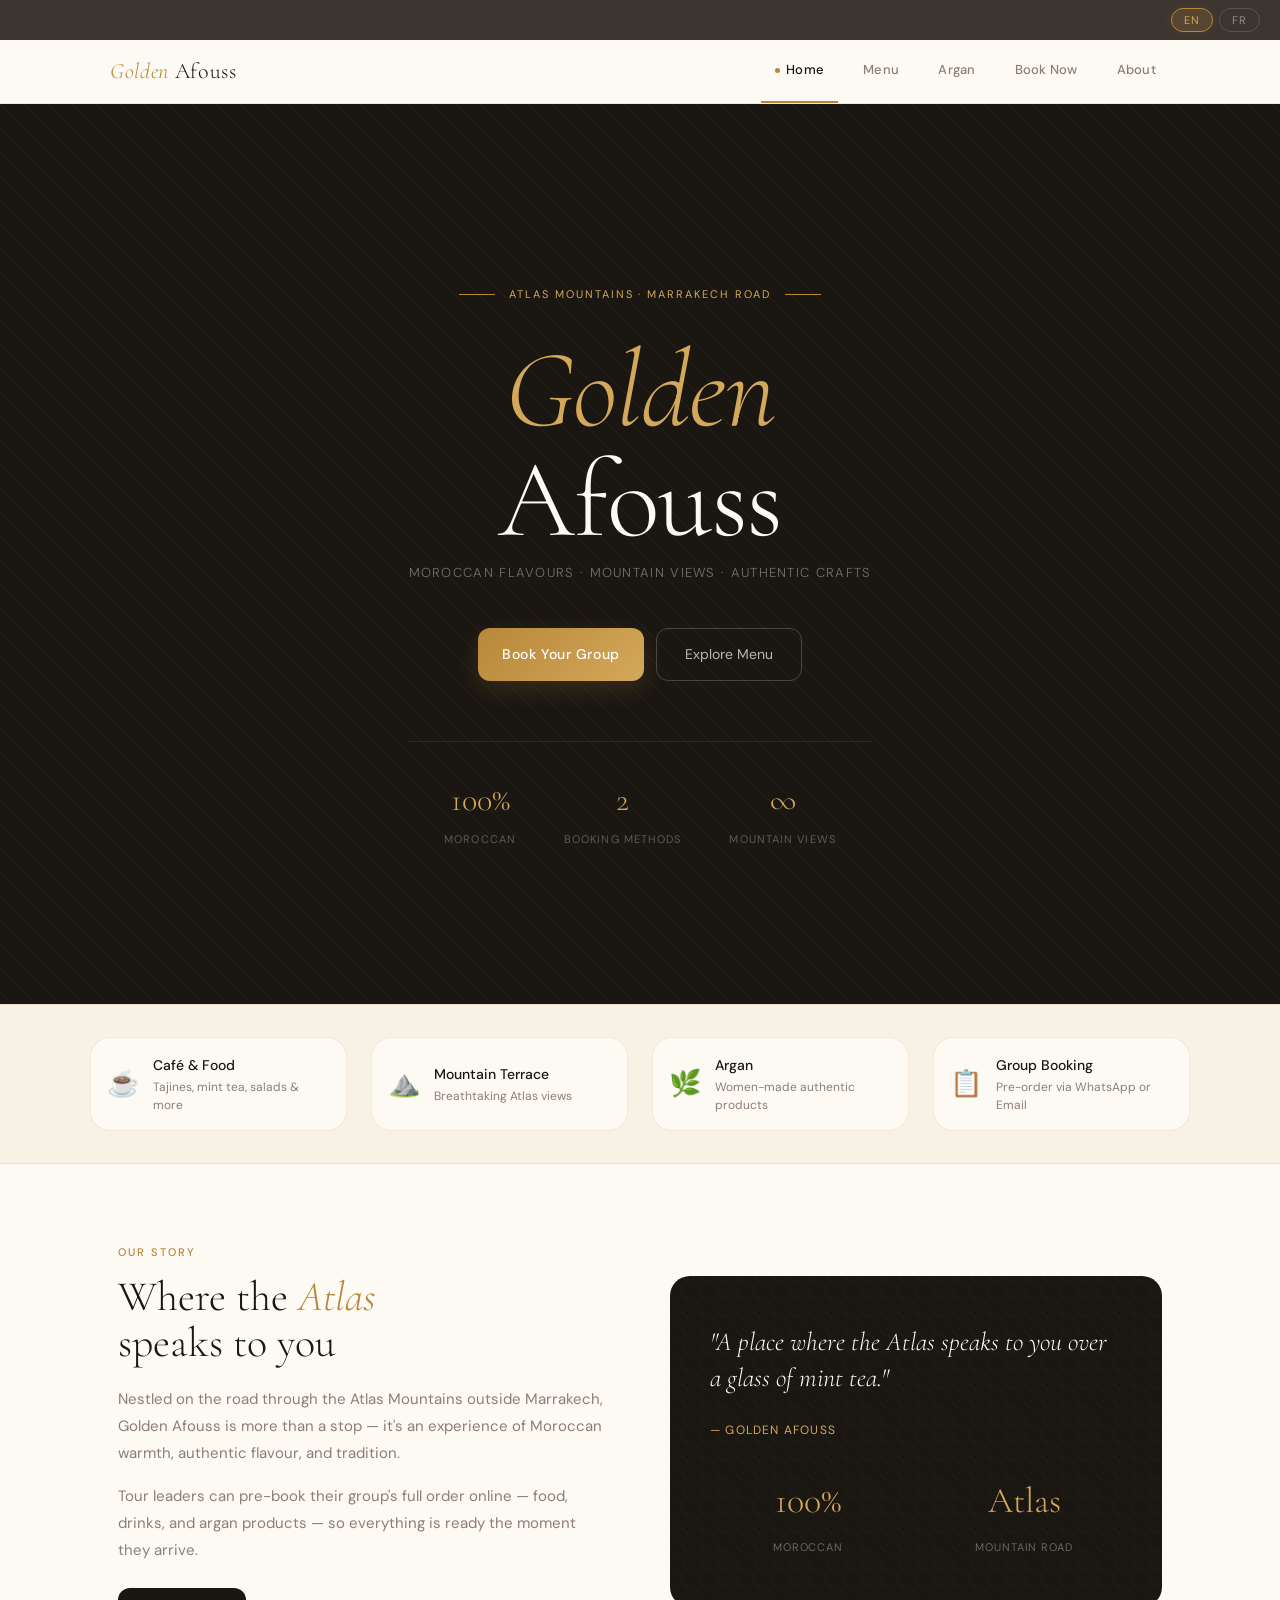
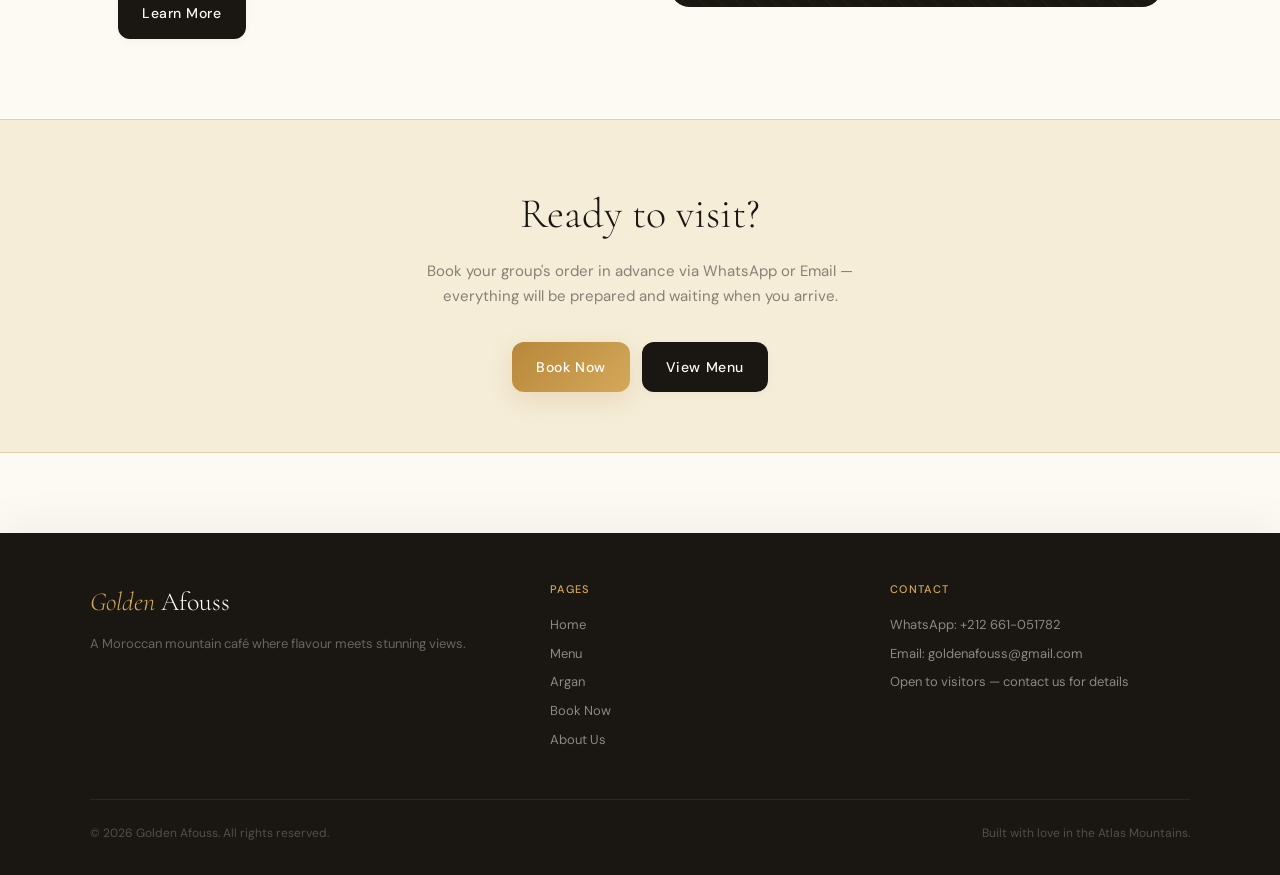
==== commit b4bba9f5: "Update index.html" ====
--- a/index.html
+++ b/index.html
@@ -4,7 +4,7 @@
   <meta charset="UTF-8">
   <meta name="viewport" content="width=device-width, initial-scale=1.0">
   <title>Golden Afouss — Atlas Mountains, Marrakech</title>
-  <meta name="description" content="A mountain-side café & restaurant on the Atlas road. Moroccan food, mint tea, stunning views & authentic argan products. Book your group before you arrive.">
+  <meta name="description" content="A mountain-side café & restaurant on the Atlas road. Moroccan food, mint tea, stunning views & authentic argan products.">
   <link rel="stylesheet" href="css/style.css">
   <style>
     .hero { background: var(--ink); min-height: 100vh; display: flex; flex-direction: column; align-items: center; justify-content: center; text-align: center; padding: 80px 24px 60px; position: relative; overflow: hidden; }
@@ -25,7 +25,6 @@
     .feature-item { display: flex; align-items: center; gap: 14px; padding: 16px; border-radius: var(--r2); background: var(--cream); border: 1px solid var(--border); transition: all .2s; text-decoration: none; color: inherit; }
     .feature-item:hover { border-color: var(--gold); transform: translateY(-2px); }
     .feature-icon { font-size: 26px; flex-shrink: 0; }
-    .feature-text {}
     .feature-title { font-size: 14px; font-weight: 500; color: var(--ink); margin-bottom: 2px; }
     .feature-desc { font-size: 12px; color: var(--muted); line-height: 1.5; }
     .about-section { padding: 80px 28px; max-width: 1100px; margin: 0 auto; }
@@ -62,7 +61,8 @@
     <a class="nav-logo" href="index.html"><em>Golden</em> Afouss</a>
     <button class="nav-hamburger" onclick="toggleMobileMenu()" aria-label="Menu"><span></span><span></span><span></span></button>
     <div class="nav-links" id="nav-links">
-      <a class="nav-link active" href="menue.html"><span class="nav-dot"></span><span id="nav-menu">Menu</span></a>
+      <a class="nav-link active" href="index.html"><span class="nav-dot"></span><span class="en">Home</span><span class="fr" style="display:none">Accueil</span></a>
+      <a class="nav-link" href="menu.html"><span class="nav-dot"></span><span id="nav-menu">Menu</span></a>
       <a class="nav-link" href="argan.html"><span class="nav-dot"></span><span id="nav-argan">Argan</span></a>
       <a class="nav-link" href="booking.html"><span class="nav-dot"></span><span id="nav-book">Book Now</span></a>
       <a class="nav-link" href="about.html"><span class="nav-dot"></span><span id="nav-about">About</span></a>
@@ -77,7 +77,7 @@
     <div class="hero-tagline"><span class="en">Moroccan Flavours · Mountain Views · Authentic Crafts</span><span class="fr" style="display:none">Saveurs Marocaines · Vues Panoramiques · Artisanat</span></div>
     <div class="hero-ctas">
       <a class="btn-gold" href="booking.html"><span class="en">Book Your Group</span><span class="fr" style="display:none">Réserver votre Groupe</span></a>
-      <a href="menue.html" style="display:inline-flex;align-items:center;gap:10px;padding:14px 28px;border-radius:var(--r);border:1px solid rgba(253,250,243,0.2);color:rgba(253,250,243,0.7);text-decoration:none;font-size:14px;transition:all .2s;" onmouseover="this.style.borderColor='var(--gold)';this.style.color='var(--gold2)'" onmouseout="this.style.borderColor='rgba(253,250,243,0.2)';this.style.color='rgba(253,250,243,0.7)'"><span class="en">Explore Menu</span><span class="fr" style="display:none">Explorer le Menu</span></a>
+      <a href="menu.html" style="display:inline-flex;align-items:center;gap:10px;padding:14px 28px;border-radius:var(--r);border:1px solid rgba(253,250,243,0.2);color:rgba(253,250,243,0.7);text-decoration:none;font-size:14px;transition:all .2s;" onmouseover="this.style.borderColor='var(--gold)';this.style.color='var(--gold2)'" onmouseout="this.style.borderColor='rgba(253,250,243,0.2)';this.style.color='rgba(253,250,243,0.7)'"><span class="en">Explore Menu</span><span class="fr" style="display:none">Explorer le Menu</span></a>
     </div>
     <div class="hero-stats">
       <div class="hero-stat"><span class="hero-stat-num">100%</span><span class="hero-stat-lbl en">Moroccan</span><span class="hero-stat-lbl fr" style="display:none">Marocain</span></div>
@@ -88,7 +88,7 @@
 </div>
 <div class="features">
   <div class="features-inner">
-    <a class="feature-item" href="menue.html"><span class="feature-icon">☕</span><div class="feature-text"><div class="feature-title en">Café & Food</div><div class="feature-title fr" style="display:none">Café & Cuisine</div><div class="feature-desc en">Tajines, mint tea, salads & more</div><div class="feature-desc fr" style="display:none">Tajines, thé à la menthe, salades</div></div></a>
+    <a class="feature-item" href="menu.html"><span class="feature-icon">☕</span><div class="feature-text"><div class="feature-title en">Café & Food</div><div class="feature-title fr" style="display:none">Café & Cuisine</div><div class="feature-desc en">Tajines, mint tea, salads & more</div><div class="feature-desc fr" style="display:none">Tajines, thé à la menthe, salades</div></div></a>
     <a class="feature-item" href="about.html"><span class="feature-icon">⛰️</span><div class="feature-text"><div class="feature-title en">Mountain Terrace</div><div class="feature-title fr" style="display:none">Terrasse Panoramique</div><div class="feature-desc en">Breathtaking Atlas views</div><div class="feature-desc fr" style="display:none">Vues époustouflantes sur l'Atlas</div></div></a>
     <a class="feature-item" href="argan.html"><span class="feature-icon">🌿</span><div class="feature-text"><div class="feature-title en">Argan</div><div class="feature-title fr" style="display:none">Boutique Argan</div><div class="feature-desc en">Women-made authentic products</div><div class="feature-desc fr" style="display:none">Produits artisanaux féminins</div></div></a>
     <a class="feature-item" href="booking.html"><span class="feature-icon">📋</span><div class="feature-text"><div class="feature-title en">Group Booking</div><div class="feature-title fr" style="display:none">Réservation Groupe</div><div class="feature-desc en">Pre-order via WhatsApp or Email</div><div class="feature-desc fr" style="display:none">Pré-commander via WhatsApp ou Email</div></div></a>
@@ -124,10 +124,9 @@
   <p class="fr" style="display:none">Réservez la commande de votre groupe à l'avance par WhatsApp ou Email — tout sera prêt à votre arrivée.</p>
   <div class="cta-btns">
     <a class="btn-gold" href="booking.html"><span class="en">Book Now</span><span class="fr" style="display:none">Réserver Maintenant</span></a>
-    <a class="btn-primary" href="menue.html"><span class="en">View Menu</span><span class="fr" style="display:none">Voir le Menu</span></a>
+    <a class="btn-primary" href="menu.html"><span class="en">View Menu</span><span class="fr" style="display:none">Voir le Menu</span></a>
   </div>
 </div>
-
 <div id="footer-container"></div>
 <script src="js/components.js"></script>
 <script src="js/app.js"></script>
--- a/css/style.css
+++ b/css/style.css
@@ -18,8 +18,6 @@
   --border2: rgba(184,135,58,0.3);
   --r: 12px;
   --r2: 20px;
-  
-  /* NEW: Pro Shadow System for Depth */
   --shadow-sm: 0 2px 8px rgba(26,22,18,0.04);
   --shadow-md: 0 8px 24px rgba(26,22,18,0.08);
   --shadow-lg: 0 16px 48px rgba(26,22,18,0.12);
@@ -33,586 +31,161 @@
   color: var(--ink);
   min-height: 100vh;
   overflow-x: hidden;
-  font-weight: 400; /* Slightly bolder than 300 for better screen readability */
+  font-weight: 400;
   line-height: 1.6;
 }
 
-/* ══════════════════════════════════════
-   LANG BAR
-══════════════════════════════════════ */
-.lang-bar {
-  background: var(--ink2);
-  display: flex;
-  justify-content: flex-end;
-  align-items: center;
-  padding: 8px 20px;
-  gap: 6px;
-}
-.lang-btn {
-  background: transparent;
-  border: 1px solid rgba(253,250,243,0.15);
-  color: rgba(253,250,243,0.45);
-  font-family: 'DM Sans', sans-serif;
-  font-size: 11px;
-  letter-spacing: 0.08em;
-  padding: 4px 12px;
-  border-radius: 100px;
-  cursor: pointer;
-  transition: all .3s ease;
-}
-.lang-btn.active {
-  background: rgba(184,135,58,0.2);
-  border-color: var(--gold);
-  color: var(--gold2);
-  box-shadow: 0 0 12px rgba(184, 135, 58, 0.15);
-}
+.lang-bar { background: var(--ink2); display: flex; justify-content: flex-end; align-items: center; padding: 8px 20px; gap: 6px; }
+.lang-btn { background: transparent; border: 1px solid rgba(253,250,243,0.15); color: rgba(253,250,243,0.45); font-family: 'DM Sans', sans-serif; font-size: 11px; letter-spacing: 0.08em; padding: 4px 12px; border-radius: 100px; cursor: pointer; transition: all .3s ease; }
+.lang-btn.active { background: rgba(184,135,58,0.2); border-color: var(--gold); color: var(--gold2); box-shadow: 0 0 12px rgba(184, 135, 58, 0.15); }
 
-/* ══════════════════════════════════════
-   NAVBAR — Frosted Glass Effect
-══════════════════════════════════════ */
-.navbar {
-  background: rgba(253, 250, 243, 0.85); /* Semi-transparent for blur */
-  backdrop-filter: blur(12px); -webkit-backdrop-filter: blur(12px); /* The Pro Blur */
-  border-bottom: 1px solid var(--border);
-  position: sticky;
-  top: 0;
-  z-index: 200;
-}
-.nav-inner {
-  max-width: 1100px;
-  margin: 0 auto;
-  display: flex;
-  align-items: center;
-  justify-content: space-between;
-  padding: 0 20px;
-  min-height: 60px;
-}
-.nav-logo {
-  font-family: 'Cormorant Garamond', serif;
-  font-size: 22px;
-  font-weight: 300;
-  color: var(--ink);
-  text-decoration: none;
-  letter-spacing: 0.03em;
-  white-space: nowrap;
-  flex-shrink: 0;
-  transition: opacity .2s;
-}
+.navbar { background: rgba(253, 250, 243, 0.85); backdrop-filter: blur(12px); -webkit-backdrop-filter: blur(12px); border-bottom: 1px solid var(--border); position: sticky; top: 0; z-index: 200; }
+.nav-inner { max-width: 1100px; margin: 0 auto; display: flex; align-items: center; justify-content: space-between; padding: 0 20px; min-height: 60px; }
+.nav-logo { font-family: 'Cormorant Garamond', serif; font-size: 22px; font-weight: 300; color: var(--ink); text-decoration: none; letter-spacing: 0.03em; white-space: nowrap; flex-shrink: 0; transition: opacity .2s; }
 .nav-logo:hover { opacity: 0.8; }
 .nav-logo em { color: var(--gold); font-style: italic; }
-
-.nav-hamburger {
-  display: none;
-  flex-direction: column;
-  justify-content: center;
-  gap: 5px;
-  background: none;
-  border: none;
-  cursor: pointer;
-  padding: 8px;
-  margin-right: -8px;
-}
-.nav-hamburger span {
-  display: block;
-  width: 22px;
-  height: 2px;
-  background: var(--ink);
-  border-radius: 2px;
-  transition: all .3s;
-}
-
-#nav-links {
-  display: flex;
-  gap: 0;
-}
-.nav-link {
-  display: flex;
-  align-items: center;
-  gap: 6px;
-  padding: 20px 16px;
-  font-size: 13px;
-  font-weight: 500; /* Bumped up slightly */
-  color: var(--muted);
-  border-bottom: 2px solid transparent;
-  text-decoration: none;
-  white-space: nowrap;
-  transition: all .3s ease;
-  letter-spacing: 0.02em;
-  position: relative;
-}
+.nav-hamburger { display: none; flex-direction: column; justify-content: center; gap: 5px; background: none; border: none; cursor: pointer; padding: 8px; margin-right: -8px; }
+.nav-hamburger span { display: block; width: 22px; height: 2px; background: var(--ink); border-radius: 2px; transition: all .3s; }
+#nav-links { display: flex; gap: 0; }
+.nav-link { display: flex; align-items: center; gap: 6px; padding: 20px 14px; font-size: 13px; font-weight: 500; color: var(--muted); border-bottom: 2px solid transparent; text-decoration: none; white-space: nowrap; transition: all .3s ease; letter-spacing: 0.02em; position: relative; }
 .nav-link:hover { color: var(--gold); }
 .nav-link.active { color: var(--ink); border-bottom-color: var(--gold); }
 .nav-dot { width: 5px; height: 5px; border-radius: 50%; background: var(--gold); opacity: 0; transition: opacity .2s; flex-shrink: 0; }
 .nav-link.active .nav-dot { opacity: 1; }
+.nav-cart-badge { display: none; background: var(--gold); color: white; font-size: 10px; font-weight: 600; width: 18px; height: 18px; border-radius: 50%; align-items: center; justify-content: center; margin-left: 2px; box-shadow: 0 2px 6px rgba(184, 135, 58, 0.4); }
 
-.nav-cart-badge {
-  display: none;
-  background: var(--gold);
-  color: white;
-  font-size: 10px;
-  font-weight: 600;
-  width: 18px;
-  height: 18px;
-  border-radius: 50%;
-  align-items: center;
-  justify-content: center;
-  margin-left: 2px;
-  box-shadow: 0 2px 6px rgba(184, 135, 58, 0.4);
-}
-
-/* ══════════════════════════════════════
-   FOOTER
-══════════════════════════════════════ */
-footer {
-  background: var(--ink);
-  color: rgba(253,250,243,0.55);
-  padding: 48px 20px 32px;
-  margin-top: 80px;
-  box-shadow: 0 -10px 40px rgba(26,22,18,0.05); /* Soft lift off content */
-}
-.footer-inner {
-  max-width: 1100px;
-  margin: 0 auto;
-  display: grid;
-  grid-template-columns: 1.4fr 1fr 1fr;
-  gap: 40px;
-  margin-bottom: 40px;
-}
-.footer-logo {
-  font-family: 'Cormorant Garamond', serif;
-  font-size: 26px;
-  font-weight: 300;
-  color: var(--cream);
-  margin-bottom: 10px;
-}
+footer { background: var(--ink); color: rgba(253,250,243,0.55); padding: 48px 20px 32px; margin-top: 80px; box-shadow: 0 -10px 40px rgba(26,22,18,0.05); }
+.footer-inner { max-width: 1100px; margin: 0 auto; display: grid; grid-template-columns: 1.4fr 1fr 1fr; gap: 40px; margin-bottom: 40px; }
+.footer-logo { font-family: 'Cormorant Garamond', serif; font-size: 26px; font-weight: 300; color: var(--cream); margin-bottom: 10px; }
 .footer-logo em { color: var(--gold2); font-style: italic; }
 .footer-tagline { font-size: 13px; color: rgba(253,250,243,0.35); line-height: 1.7; }
-.footer-col h4 {
-  font-size: 11px;
-  letter-spacing: 0.12em;
-  text-transform: uppercase;
-  color: var(--gold2);
-  margin-bottom: 16px;
-  font-weight: 500;
-}
-.footer-col a, .footer-col p {
-  display: block;
-  font-size: 13px;
-  color: rgba(253,250,243,0.5);
-  text-decoration: none;
-  margin-bottom: 8px;
-  transition: color .3s ease, transform .3s ease;
-  line-height: 1.6;
-}
+.footer-col h4 { font-size: 11px; letter-spacing: 0.12em; text-transform: uppercase; color: var(--gold2); margin-bottom: 16px; font-weight: 500; }
+.footer-col a, .footer-col p { display: block; font-size: 13px; color: rgba(253,250,243,0.5); text-decoration: none; margin-bottom: 8px; transition: color .3s ease, transform .3s ease; line-height: 1.6; }
 .footer-col a:hover { color: var(--gold2); transform: translateX(4px); }
-.footer-bottom {
-  border-top: 1px solid rgba(253,250,243,0.07);
-  padding-top: 24px;
-  display: flex;
-  justify-content: space-between;
-  align-items: center;
-  flex-wrap: wrap;
-  gap: 10px;
-  font-size: 12px;
-  color: rgba(253,250,243,0.25);
-  max-width: 1100px;
-  margin: 0 auto;
-}
+.footer-bottom { border-top: 1px solid rgba(253,250,243,0.07); padding-top: 24px; display: flex; justify-content: space-between; align-items: center; flex-wrap: wrap; gap: 10px; font-size: 12px; color: rgba(253,250,243,0.25); max-width: 1100px; margin: 0 auto; }
 
-/* ══════════════════════════════════════
-   MAIN WRAPPER
-══════════════════════════════════════ */
 .main { max-width: 1100px; margin: 0 auto; padding: 40px 20px 80px; }
 
-/* ══════════════════════════════════════
-   SECTION HEADERS
-══════════════════════════════════════ */
-.sec-eyebrow {
-  font-size: 11px;
-  letter-spacing: 0.18em; /* Slightly wider for premium feel */
-  text-transform: uppercase;
-  color: var(--gold);
-  font-weight: 500;
-  margin-bottom: 8px;
-}
+.sec-eyebrow { font-size: 11px; letter-spacing: 0.18em; text-transform: uppercase; color: var(--gold); font-weight: 500; margin-bottom: 8px; }
 .sec-head { margin-bottom: 36px; }
-.sec-head h2 {
-  font-family: 'Cormorant Garamond', serif;
-  font-size: 36px;
-  font-weight: 300;
-  color: var(--ink);
-  line-height: 1.15;
-  letter-spacing: -0.01em;
-}
+.sec-head h2 { font-family: 'Cormorant Garamond', serif; font-size: 36px; font-weight: 300; color: var(--ink); line-height: 1.15; letter-spacing: -0.01em; }
 .sec-head p { font-size: 14px; color: var(--muted); margin-top: 8px; max-width: 500px; line-height: 1.7; }
 
-/* ══════════════════════════════════════
-   CATEGORY DIVIDERS
-══════════════════════════════════════ */
 .cat-block { margin-bottom: 40px; }
 .cat-label { display: flex; align-items: center; gap: 14px; margin-bottom: 16px; }
-.cat-label-text {
-  font-size: 11px;
-  letter-spacing: 0.14em;
-  text-transform: uppercase;
-  color: var(--gold);
-  font-weight: 600;
-  white-space: nowrap;
-}
+.cat-label-text { font-size: 11px; letter-spacing: 0.14em; text-transform: uppercase; color: var(--gold); font-weight: 600; white-space: nowrap; }
 .cat-label-line { flex: 1; height: 1px; background: linear-gradient(90deg, var(--border2), transparent); }
 
-/* ══════════════════════════════════════
-   MENU CARDS (Elevated Depth)
-══════════════════════════════════════ */
-.menu-grid {
-  display: grid;
-  grid-template-columns: repeat(auto-fill, minmax(180px, 1fr));
-  gap: 14px;
-}
-.menu-card {
-  background: var(--cream2);
-  border: 1px solid var(--border);
-  border-radius: var(--r2);
-  padding: 18px 16px;
-  cursor: pointer;
-  transition: all .35s cubic-bezier(.25,.8,.25,1); /* Smoother easing */
-  position: relative;
-  user-select: none;
-  -webkit-tap-highlight-color: transparent;
-  box-shadow: var(--shadow-sm); /* Resting shadow */
-}
-.menu-card:hover {
-  border-color: var(--border2);
-  background: var(--cream);
-  transform: translateY(-4px); /* Higher lift */
-  box-shadow: var(--shadow-md);
-}
-.menu-card.selected {
-  border-color: var(--gold);
-  background: linear-gradient(145deg, #FDF8EE 0%, #FFFBF5 100%); /* Subtle premium gradient */
-  box-shadow: 0 0 0 1px var(--gold), var(--shadow-md);
-}
-.check-mark {
-  position: absolute;
-  top: 12px; right: 12px;
-  width: 24px; height: 24px;
-  background: var(--gold);
-  border-radius: 50%;
-  display: none;
-  align-items: center;
-  justify-content: center;
-  box-shadow: 0 2px 8px rgba(184, 135, 58, 0.4);
-}
+/* ── MENU CARDS (FIXED ALIGNMENT) ── */
+.menu-grid { display: grid; grid-template-columns: repeat(auto-fill, minmax(180px, 1fr)); gap: 14px; align-items: stretch; }
+.menu-card { background: var(--cream2); border: 1px solid var(--border); border-radius: var(--r2); padding: 18px 16px; cursor: pointer; transition: all .35s cubic-bezier(.25,.8,.25,1); position: relative; user-select: none; -webkit-tap-highlight-color: transparent; box-shadow: var(--shadow-sm); display: flex; flex-direction: column; }
+.menu-card:hover { border-color: var(--border2); background: var(--cream); transform: translateY(-4px); box-shadow: var(--shadow-md); }
+.menu-card.selected { border-color: var(--gold); background: linear-gradient(145deg, #FDF8EE 0%, #FFFBF5 100%); box-shadow: 0 0 0 1px var(--gold), var(--shadow-md); }
+.check-mark { position: absolute; top: 12px; right: 12px; width: 24px; height: 24px; background: var(--gold); border-radius: 50%; display: none; align-items: center; justify-content: center; box-shadow: 0 2px 8px rgba(184, 135, 58, 0.4); }
 .menu-card.selected .check-mark { display: flex; }
 .check-mark svg { width: 11px; height: 11px; stroke: white; fill: none; stroke-width: 2.5; }
 .card-emoji { font-size: 28px; margin-bottom: 10px; display: block; line-height: 1; }
 .card-name { font-size: 14px; font-weight: 600; color: var(--ink); margin-bottom: 4px; line-height: 1.3; }
-.card-desc { font-size: 12px; color: var(--muted); line-height: 1.55; }
-.card-price {
-  font-family: 'Cormorant Garamond', serif;
-  font-size: 16px;
-  color: var(--gold);
-  font-weight: 400;
-  margin-top: 10px;
-}
-.qty-row {
-  display: flex;
-  align-items: center;
-  gap: 10px;
-  margin-top: 12px;
-}
-.qty-btn {
-  width: 30px; height: 30px;
-  border-radius: 50%;
-  border: 1px solid var(--border2);
-  background: var(--cream);
-  cursor: pointer;
-  font-size: 18px;
-  display: flex;
-  align-items: center;
-  justify-content: center;
-  color: var(--gold);
-  font-family: inherit;
-  line-height: 1;
-  transition: all .2s ease;
-  -webkit-tap-highlight-color: transparent;
-  touch-action: manipulation;
-}
+.card-desc { font-size: 12px; color: var(--muted); line-height: 1.55; flex-grow: 1; }
+.card-price { font-family: 'Cormorant Garamond', serif; font-size: 16px; color: var(--gold); font-weight: 400; margin-top: auto; padding-top: 10px; }
+.qty-row { display: flex; align-items: center; gap: 10px; margin-top: 12px; }
+.qty-btn { width: 30px; height: 30px; border-radius: 50%; border: 1px solid var(--border2); background: var(--cream); cursor: pointer; font-size: 18px; display: flex; align-items: center; justify-content: center; color: var(--gold); font-family: inherit; line-height: 1; transition: all .2s ease; -webkit-tap-highlight-color: transparent; touch-action: manipulation; }
 .qty-btn:hover { background: var(--gold); color: white; border-color: var(--gold); transform: scale(1.1); }
-.qty-btn:active { transform: scale(0.95); } /* Push effect */
+.qty-btn:active { transform: scale(0.95); }
 .qty-val { font-size: 15px; font-weight: 600; min-width: 24px; text-align: center; color: var(--ink); }
 
-/* ══════════════════════════════════════
-   BUTTONS (Gradient & Push)
-══════════════════════════════════════ */
-.btn-primary {
-  display: inline-flex; align-items: center; justify-content: center; gap: 10px;
-  padding: 14px 24px; border-radius: var(--r);
-  background: var(--ink); color: var(--cream); border: none;
-  font-family: 'DM Sans', sans-serif; font-size: 14px; font-weight: 500;
-  cursor: pointer; transition: all .3s ease; text-decoration: none; letter-spacing: 0.04em;
-  touch-action: manipulation;
-  box-shadow: var(--shadow-sm);
-}
+/* ── BUTTONS (POLISHED) ── */
+.btn-primary, .btn-gold, .btn-wa, .btn-em, .proceed-btn { white-space: nowrap; }
+.btn-primary { display: inline-flex; align-items: center; justify-content: center; gap: 10px; padding: 14px 24px; border-radius: var(--r); background: var(--ink); color: var(--cream); border: none; font-family: 'DM Sans', sans-serif; font-size: 14px; font-weight: 500; cursor: pointer; transition: all .3s ease; text-decoration: none; letter-spacing: 0.04em; touch-action: manipulation; box-shadow: var(--shadow-sm); }
 .btn-primary:hover { background: var(--ink2); transform: translateY(-2px); box-shadow: var(--shadow-md); }
 .btn-primary:active { transform: translateY(1px); box-shadow: none; }
-
-.btn-gold {
-  display: inline-flex; align-items: center; justify-content: center; gap: 10px;
-  padding: 14px 24px; border-radius: var(--r);
-  background: linear-gradient(135deg, var(--gold) 0%, var(--gold2) 100%); /* Premium gradient */
-  color: white; border: none;
-  font-family: 'DM Sans', sans-serif; font-size: 14px; font-weight: 500;
-  cursor: pointer; transition: all .3s ease; text-decoration: none; letter-spacing: 0.04em;
-  touch-action: manipulation;
-  box-shadow: var(--shadow-gold);
-}
+.btn-gold { display: inline-flex; align-items: center; justify-content: center; gap: 10px; padding: 14px 24px; border-radius: var(--r); background: linear-gradient(135deg, var(--gold) 0%, var(--gold2) 100%); color: white; border: none; font-family: 'DM Sans', sans-serif; font-size: 14px; font-weight: 500; cursor: pointer; transition: all .3s ease; text-decoration: none; letter-spacing: 0.04em; touch-action: manipulation; box-shadow: var(--shadow-gold); }
 .btn-gold:hover { transform: translateY(-2px); box-shadow: 0 12px 28px rgba(184,135,58,0.3); filter: brightness(1.05); }
 .btn-gold:active { transform: translateY(1px); box-shadow: 0 4px 12px rgba(184,135,58,0.2); }
-
-.btn-wa {
-  display: flex; align-items: center; justify-content: center; gap: 10px;
-  padding: 15px 20px; border-radius: var(--r);
-  background: #25D366; color: white; border: none;
-  font-family: 'DM Sans', sans-serif; font-size: 14px; font-weight: 500;
-  cursor: pointer; transition: all .3s ease; text-decoration: none;
-  touch-action: manipulation;
-  box-shadow: 0 4px 12px rgba(37, 211, 102, 0.3);
-}
+.btn-wa { display: flex; align-items: center; justify-content: center; gap: 10px; padding: 15px 20px; border-radius: var(--r); background: #25D366; color: white; border: none; font-family: 'DM Sans', sans-serif; font-size: 14px; font-weight: 500; cursor: pointer; transition: all .3s ease; text-decoration: none; touch-action: manipulation; box-shadow: 0 4px 12px rgba(37, 211, 102, 0.3); }
 .btn-wa:hover { background: #1da851; transform: translateY(-2px); box-shadow: 0 8px 20px rgba(37, 211, 102, 0.4); }
 .btn-wa:active { transform: translateY(1px); }
-
-.btn-em {
-  display: flex; align-items: center; justify-content: center; gap: 10px;
-  padding: 15px 20px; border-radius: var(--r);
-  background: linear-gradient(135deg, var(--gold) 0%, var(--gold2) 100%);
-  color: white; border: none;
-  font-family: 'DM Sans', sans-serif; font-size: 14px; font-weight: 500;
-  cursor: pointer; transition: all .3s ease; text-decoration: none;
-  touch-action: manipulation;
-  box-shadow: var(--shadow-gold);
-}
+.btn-em { display: flex; align-items: center; justify-content: center; gap: 10px; padding: 15px 20px; border-radius: var(--r); background: linear-gradient(135deg, var(--gold) 0%, var(--gold2) 100%); color: white; border: none; font-family: 'DM Sans', sans-serif; font-size: 14px; font-weight: 500; cursor: pointer; transition: all .3s ease; text-decoration: none; touch-action: manipulation; box-shadow: var(--shadow-gold); }
 .btn-em:hover { background: var(--ink2); transform: translateY(-2px); box-shadow: var(--shadow-md); }
 .btn-em:active { transform: translateY(1px); }
-
-.btn-clear {
-  background: transparent; border: 1px solid var(--border2); color: var(--muted);
-  font-family: 'DM Sans', sans-serif; font-size: 12px; padding: 10px;
-  border-radius: var(--r); cursor: pointer; width: 100%; transition: all .3s ease; letter-spacing: 0.04em;
-}
+.btn-clear { background: transparent; border: 1px solid var(--border2); color: var(--muted); font-family: 'DM Sans', sans-serif; font-size: 12px; padding: 10px; border-radius: var(--r); cursor: pointer; width: 100%; transition: all .3s ease; letter-spacing: 0.04em; }
 .btn-clear:hover { border-color: var(--gold); color: var(--gold); background: rgba(184,135,58,0.05); }
-
-.proceed-btn {
-  display: flex; align-items: center; justify-content: center; gap: 10px;
-  width: 100%; padding: 16px; border-radius: var(--r);
-  background: var(--ink); color: var(--cream); border: none;
-  font-family: 'DM Sans', sans-serif; font-size: 14px; font-weight: 500;
-  cursor: pointer; transition: all .3s ease; margin-top: 16px; letter-spacing: 0.04em;
-  text-decoration: none; touch-action: manipulation;
-  box-shadow: var(--shadow-md);
-}
+.proceed-btn { display: flex; align-items: center; justify-content: center; gap: 10px; width: 100%; padding: 16px; border-radius: var(--r); background: var(--ink); color: var(--cream); border: none; font-family: 'DM Sans', sans-serif; font-size: 14px; font-weight: 500; cursor: pointer; transition: all .3s ease; margin-top: 16px; letter-spacing: 0.04em; text-decoration: none; touch-action: manipulation; box-shadow: var(--shadow-md); }
 .proceed-btn:hover { background: var(--gold); transform: translateY(-2px); box-shadow: var(--shadow-gold); }
 .proceed-btn:active { transform: translateY(1px); }
 
-/* ══════════════════════════════════════
-   FORMS (Soft Gold Glow)
-══════════════════════════════════════ */
-.form-section-title {
-  font-family: 'Cormorant Garamond', serif;
-  font-size: 22px; font-weight: 300; color: var(--ink);
-  margin-bottom: 20px; padding-bottom: 14px;
-  border-bottom: 1px solid var(--border);
-}
+.form-section-title { font-family: 'Cormorant Garamond', serif; font-size: 22px; font-weight: 300; color: var(--ink); margin-bottom: 20px; padding-bottom: 14px; border-bottom: 1px solid var(--border); }
 .form-row { display: grid; grid-template-columns: 1fr 1fr; gap: 14px; margin-bottom: 16px; }
 .form-group { display: flex; flex-direction: column; gap: 7px; }
 .form-group.full { grid-column: 1 / -1; }
-label {
-  font-size: 11px; font-weight: 600; color: var(--ink2);
-  letter-spacing: 0.08em; text-transform: uppercase;
-}
-input, select, textarea {
-  font-family: 'DM Sans', sans-serif; font-size: 16px; 
-  font-weight: 400; color: var(--ink);
-  background: var(--cream); border: 1px solid var(--border2);
-  border-radius: var(--r); padding: 12px 16px;
-  outline: none; transition: all .3s ease; width: 100%;
-  -webkit-appearance: none;
-  box-shadow: inset 0 1px 3px rgba(0,0,0,0.03); /* Subtle inner depth */
-}
-input:focus, select:focus, textarea:focus { 
-  border-color: var(--gold); 
-  box-shadow: inset 0 1px 3px rgba(0,0,0,0.03), 0 0 0 3px rgba(184,135,58,0.1); /* Soft outer gold glow */
-}
+label { font-size: 11px; font-weight: 600; color: var(--ink2); letter-spacing: 0.08em; text-transform: uppercase; }
+input, select, textarea { font-family: 'DM Sans', sans-serif; font-size: 16px; font-weight: 400; color: var(--ink); background: var(--cream); border: 1px solid var(--border2); border-radius: var(--r); padding: 12px 16px; outline: none; transition: all .3s ease; width: 100%; -webkit-appearance: none; box-shadow: inset 0 1px 3px rgba(0,0,0,0.03); }
+input:focus, select:focus, textarea:focus { border-color: var(--gold); box-shadow: inset 0 1px 3px rgba(0,0,0,0.03), 0 0 0 3px rgba(184,135,58,0.1); }
 textarea { resize: vertical; min-height: 90px; line-height: 1.6; }
 
-/* ══════════════════════════════════════
-   TOAST (Sleeker)
-══════════════════════════════════════ */
 .toast-wrap { position: fixed; bottom: 20px; right: 16px; z-index: 9999; left: 16px; pointer-events: none; }
-.toast {
-  background: var(--ink); color: var(--cream);
-  padding: 14px 20px; border-radius: var(--r);
-  font-size: 13px; font-family: 'DM Sans', sans-serif;
-  opacity: 0; transform: translateY(10px); transition: all .4s cubic-bezier(.25,.8,.25,1);
-  border-left: 3px solid var(--gold); line-height: 1.5;
-  display: inline-block; max-width: 340px;
-  box-shadow: var(--shadow-lg);
-}
+.toast { background: var(--ink); color: var(--cream); padding: 14px 20px; border-radius: var(--r); font-size: 13px; font-family: 'DM Sans', sans-serif; opacity: 0; transform: translateY(10px); transition: all .4s cubic-bezier(.25,.8,.25,1); border-left: 3px solid var(--gold); line-height: 1.5; display: inline-block; max-width: 340px; box-shadow: var(--shadow-lg); }
 .toast.show { opacity: 1; transform: translateY(0); }
 
-/* ══════════════════════════════════════
-   SUMMARY CARD
-══════════════════════════════════════ */
 .summary-card { background: var(--ink); border-radius: var(--r2); padding: 22px; color: var(--cream); box-shadow: var(--shadow-lg); }
-.sum-title {
-  font-size: 11px; letter-spacing: 0.12em; text-transform: uppercase;
-  color: var(--gold2); margin-bottom: 16px; font-weight: 500;
-}
-.sum-item {
-  display: flex; justify-content: space-between; align-items: center;
-  padding: 9px 0; border-bottom: 1px solid rgba(253,250,243,0.07);
-  font-size: 13px; color: rgba(253,250,243,0.85);
-  gap: 8px;
-}
+.sum-title { font-size: 11px; letter-spacing: 0.12em; text-transform: uppercase; color: var(--gold2); margin-bottom: 16px; font-weight: 500; }
+.sum-item { display: flex; justify-content: space-between; align-items: center; padding: 9px 0; border-bottom: 1px solid rgba(253,250,243,0.07); font-size: 13px; color: rgba(253,250,243,0.85); gap: 8px; }
 .sum-item:last-child { border-bottom: none; }
 .sum-item > span:first-child { flex: 1; min-width: 0; word-break: break-word; }
-.sum-qty {
-  background: rgba(184,135,58,0.2); color: var(--gold2);
-  padding: 2px 9px; border-radius: 100px; font-size: 11px;
-  font-weight: 600; white-space: nowrap; flex-shrink: 0;
-}
+.sum-qty { background: rgba(184,135,58,0.2); color: var(--gold2); padding: 2px 9px; border-radius: 100px; font-size: 11px; font-weight: 600; white-space: nowrap; flex-shrink: 0; }
 .sum-empty { font-size: 13px; color: rgba(253,250,243,0.3); text-align: center; padding: 24px 0; line-height: 1.6; }
 
-/* ══════════════════════════════════════
-   FLOATING CART BUTTON (Enhanced)
-══════════════════════════════════════ */
-.floating-cart {
-  display: none;
-  position: fixed;
-  bottom: 24px;
-  right: 20px;
-  z-index: 500;
-  background: linear-gradient(135deg, var(--gold) 0%, var(--gold2) 100%);
-  color: white;
-  border: none;
-  border-radius: 100px;
-  padding: 14px 22px;
-  font-family: 'DM Sans', sans-serif;
-  font-size: 13px;
-  font-weight: 600;
-  cursor: pointer;
-  box-shadow: 0 8px 28px rgba(184,135,58,0.5);
-  align-items: center;
-  gap: 8px;
-  text-decoration: none;
-  transition: all .3s ease;
-}
+.floating-cart { display: none; position: fixed; bottom: 24px; right: 20px; z-index: 500; background: linear-gradient(135deg, var(--gold) 0%, var(--gold2) 100%); color: white; border: none; border-radius: 100px; padding: 14px 22px; font-family: 'DM Sans', sans-serif; font-size: 13px; font-weight: 600; cursor: pointer; box-shadow: 0 8px 28px rgba(184,135,58,0.5); align-items: center; gap: 8px; text-decoration: none; transition: all .3s ease; }
 .floating-cart:hover { transform: translateY(-3px) scale(1.02); box-shadow: 0 12px 32px rgba(184,135,58,0.6); }
-#cart-badge {
-  background: white;
-  color: var(--gold);
-  width: 20px;
-  height: 20px;
-  border-radius: 50%;
-  font-size: 11px;
-  font-weight: 700;
-  display: none;
-  align-items: center;
-  justify-content: center;
-}
+#cart-badge { background: white; color: var(--gold); width: 20px; height: 20px; border-radius: 50%; font-size: 11px; font-weight: 700; display: none; align-items: center; justify-content: center; }
 
-/* ══════════════════════════════════════
-   RESPONSIVE — TABLET
-══════════════════════════════════════ */
-@media (max-width: 900px) {
-  .footer-inner { grid-template-columns: 1fr 1fr; gap: 28px; }
-  .menu-grid { grid-template-columns: repeat(auto-fill, minmax(160px, 1fr)); }
-}
-
-/* ══════════════════════════════════════
-   RESPONSIVE — MOBILE
-══════════════════════════════════════ */
+@media (max-width: 900px) { .footer-inner { grid-template-columns: 1fr 1fr; gap: 28px; } .menu-grid { grid-template-columns: repeat(auto-fill, minmax(160px, 1fr)); } }
 @media (max-width: 640px) {
   .nav-hamburger { display: flex; }
-  #nav-links {
-    display: none;
-    flex-direction: column;
-    position: absolute;
-    top: 100%;
-    left: 0; right: 0;
-    background: rgba(253, 250, 243, 0.98); /* Frosted glass for mobile menu */
-    backdrop-filter: blur(16px); -webkit-backdrop-filter: blur(16px);
-    border-bottom: 2px solid var(--gold);
-    box-shadow: var(--shadow-lg);
-    z-index: 300;
-  }
+  #nav-links { display: none; flex-direction: column; position: absolute; top: 100%; left: 0; right: 0; background: rgba(253, 250, 243, 0.98); backdrop-filter: blur(16px); -webkit-backdrop-filter: blur(16px); border-bottom: 2px solid var(--gold); box-shadow: var(--shadow-lg); z-index: 300; }
   #nav-links.open { display: flex; }
-  .nav-link {
-    padding: 16px 20px;
-    border-bottom: 1px solid var(--border);
-    border-left: 3px solid transparent;
-    font-size: 15px;
-  }
+  .nav-link { padding: 16px 20px; border-bottom: 1px solid var(--border); border-left: 3px solid transparent; font-size: 15px; }
   .nav-link.active { border-left-color: var(--gold); border-bottom-color: var(--border); }
-
   .floating-cart { display: flex; }
-
   .main { padding: 28px 14px 100px; }
   .sec-head h2 { font-size: 28px; }
-  .sec-head p { font-size: 13px; }
-
   .menu-grid { grid-template-columns: 1fr 1fr; gap: 10px; }
   .menu-card { padding: 14px 12px; }
   .card-emoji { font-size: 24px; margin-bottom: 8px; }
   .card-name { font-size: 13px; }
   .card-desc { font-size: 11px; }
   .card-price { font-size: 14px; }
-
   .form-row { grid-template-columns: 1fr; }
   .booking-form-card { padding: 20px 16px; }
   .booking-layout { grid-template-columns: 1fr !important; }
   .sidebar { position: static !important; }
-
   .footer-inner { grid-template-columns: 1fr; gap: 24px; }
   .footer-bottom { flex-direction: column; align-items: flex-start; gap: 6px; }
   footer { margin-top: 40px; }
-
   .cta-btns { flex-direction: column; align-items: stretch; }
   .btn-primary, .btn-gold { width: 100%; justify-content: center; }
   .send-section .btn-wa, .send-section .btn-em { padding: 16px; }
-
   .hero { min-height: auto; padding: 60px 20px 48px; }
   .hero h1 { font-size: 52px !important; }
   .hero-stats { flex-wrap: wrap; gap: 20px !important; justify-content: center; }
   .hero-ctas { flex-direction: column; align-items: stretch; }
   .hero-ctas a, .hero-ctas button { text-align: center; }
-
   .features-inner { grid-template-columns: 1fr 1fr !important; gap: 10px; }
   .feature-item { padding: 12px; gap: 10px; }
   .feature-icon { font-size: 20px; }
   .feature-title { font-size: 13px; }
   .feature-desc { font-size: 11px; }
-
   .about-grid { grid-template-columns: 1fr !important; gap: 24px; }
   .about-visual { padding: 28px 20px; }
   .about-quote { font-size: 20px; }
-
   .pillars { grid-template-columns: 1fr !important; }
   .contact-strip { flex-direction: column; gap: 16px; }
   .contact-strip > div[style*="width:1px"] { display: none; }
-
   .argan-banner { padding: 24px 20px; }
   .argan-banner h2 { font-size: 24px !important; }
-
   .info-grid { grid-template-columns: 1fr !important; }
   .shortcut-bar { flex-wrap: wrap; }
   .how-card { padding: 18px; }
-
   .toast-wrap { bottom: 90px; }
 }
-
-@media (max-width: 380px) {
-  .menu-grid { grid-template-columns: 1fr; }
-  .hero h1 { font-size: 42px !important; }
-  .nav-logo { font-size: 18px; }
-}
+@media (max-width: 380px) { .menu-grid { grid-template-columns: 1fr; } .hero h1 { font-size: 42px !important; } .nav-logo { font-size: 18px; } }
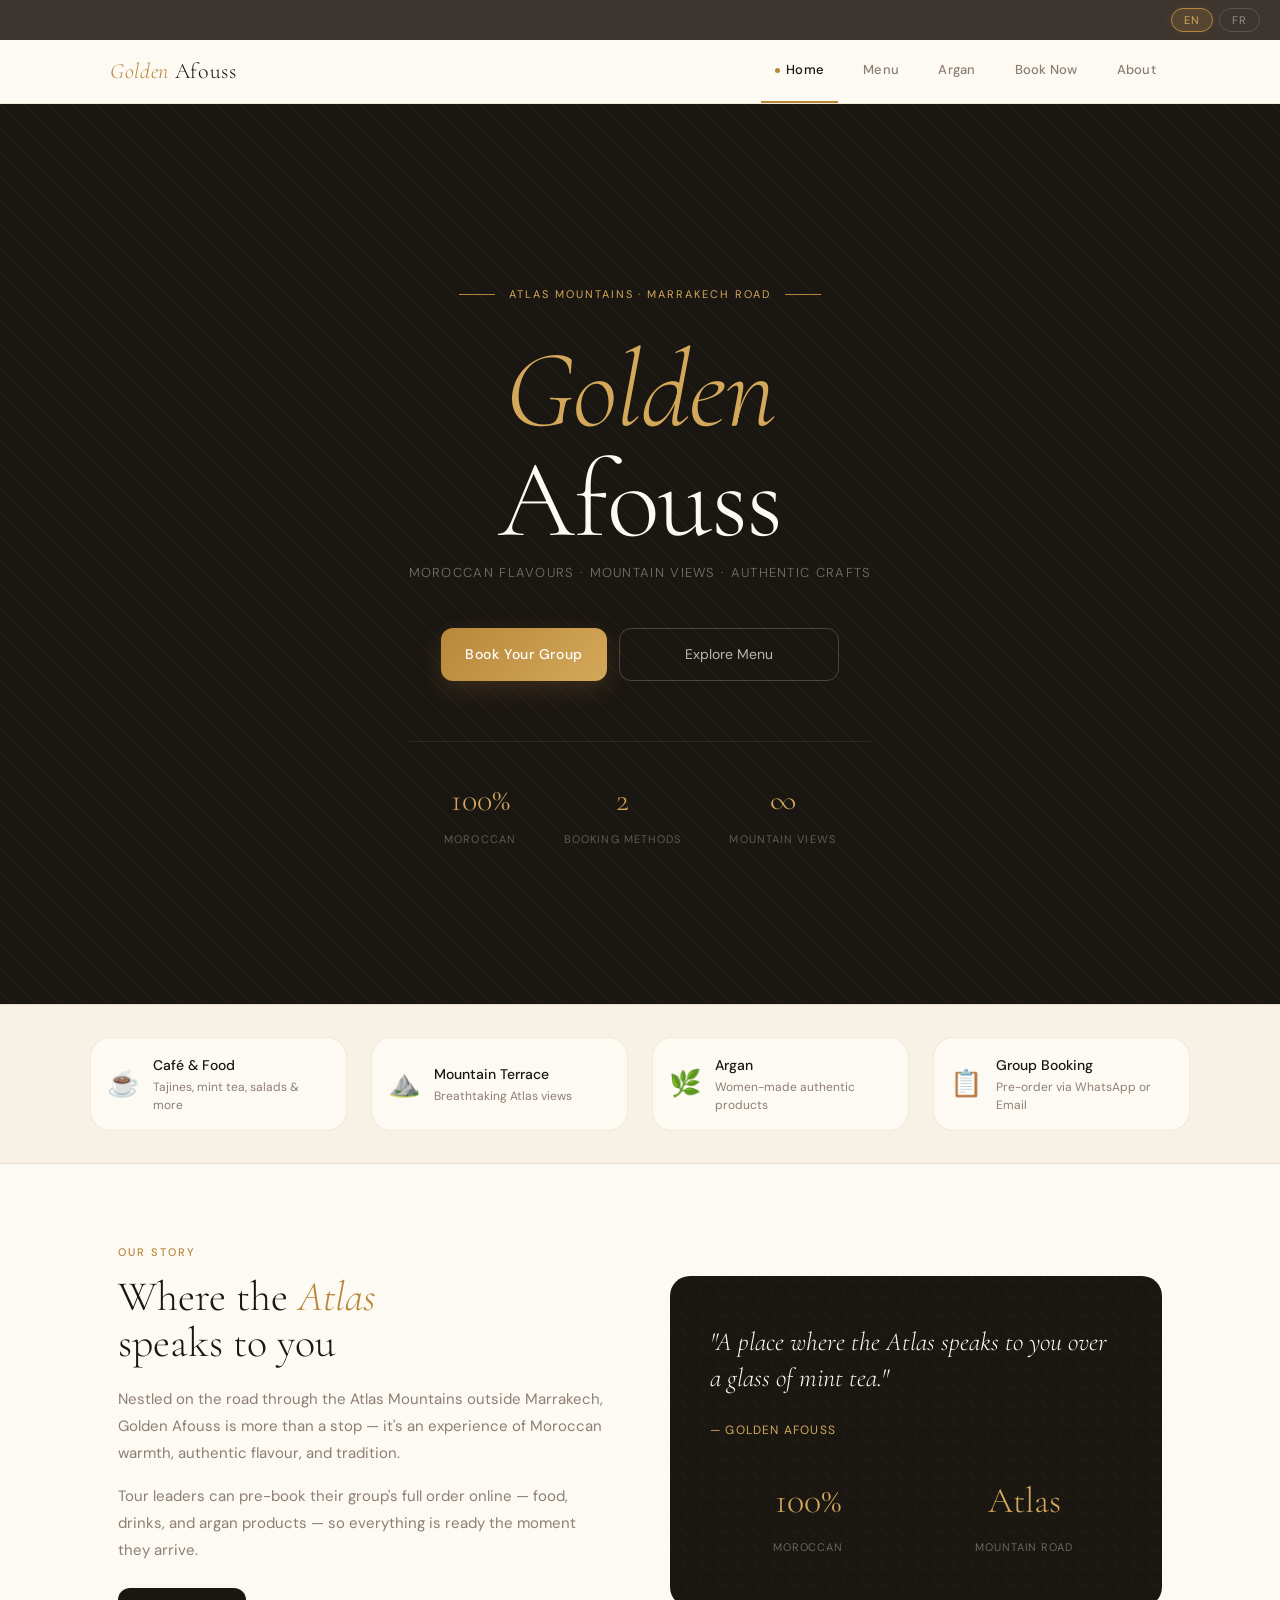
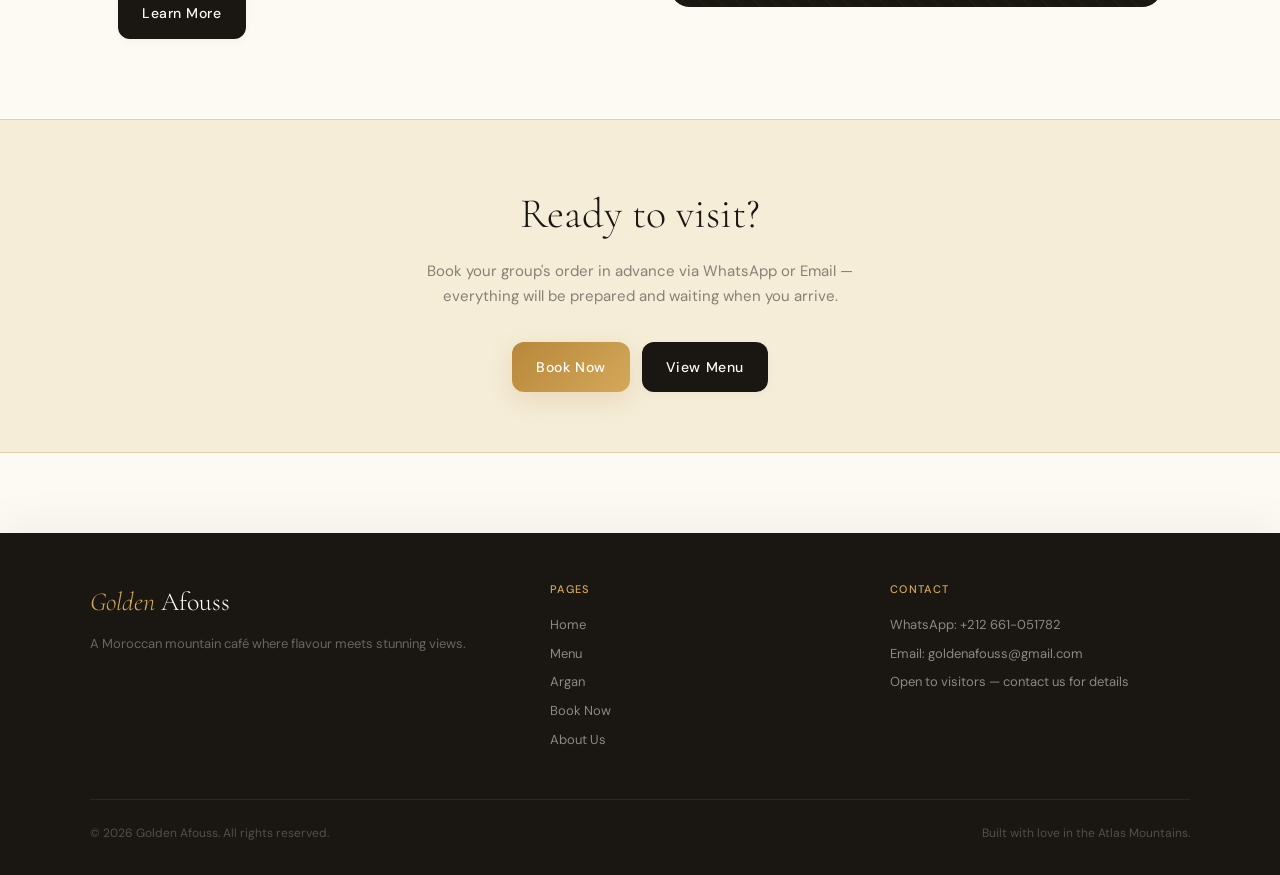
==== commit 7988e57d: "Update index.html" ====
--- a/index.html
+++ b/index.html
@@ -57,7 +57,7 @@
   <button class="lang-btn" data-lang="fr" onclick="setLang('fr')">FR</button>
 </div>
 <nav class="navbar">
-  <div class="nav-inner" style="position:relative">
+  <div class="nav-inner">
     <a class="nav-logo" href="index.html"><em>Golden</em> Afouss</a>
     <button class="nav-hamburger" onclick="toggleMobileMenu()" aria-label="Menu"><span></span><span></span><span></span></button>
     <div class="nav-links" id="nav-links">
@@ -77,7 +77,8 @@
     <div class="hero-tagline"><span class="en">Moroccan Flavours · Mountain Views · Authentic Crafts</span><span class="fr" style="display:none">Saveurs Marocaines · Vues Panoramiques · Artisanat</span></div>
     <div class="hero-ctas">
       <a class="btn-gold" href="booking.html"><span class="en">Book Your Group</span><span class="fr" style="display:none">Réserver votre Groupe</span></a>
-      <a href="menu.html" style="display:inline-flex;align-items:center;gap:10px;padding:14px 28px;border-radius:var(--r);border:1px solid rgba(253,250,243,0.2);color:rgba(253,250,243,0.7);text-decoration:none;font-size:14px;transition:all .2s;" onmouseover="this.style.borderColor='var(--gold)';this.style.color='var(--gold2)'" onmouseout="this.style.borderColor='rgba(253,250,243,0.2)';this.style.color='rgba(253,250,243,0.7)'"><span class="en">Explore Menu</span><span class="fr" style="display:none">Explorer le Menu</span></a>
+      <!-- FIXED BUTTON: Changed inline-flex to flex, added justify-center and min-width -->
+      <a href="menu.html" style="display:flex;align-items:center;justify-content:center;gap:10px;padding:14px 28px;border-radius:var(--r);border:1px solid rgba(253,250,243,0.2);color:rgba(253,250,243,0.7);text-decoration:none;font-size:14px;transition:all .2s;min-width:220px;" onmouseover="this.style.borderColor='var(--gold)';this.style.color='var(--gold2)'" onmouseout="this.style.borderColor='rgba(253,250,243,0.2)';this.style.color='rgba(253,250,243,0.7)'"><span class="en">Explore Menu</span><span class="fr" style="display:none">Explorer le Menu</span></a>
     </div>
     <div class="hero-stats">
       <div class="hero-stat"><span class="hero-stat-num">100%</span><span class="hero-stat-lbl en">Moroccan</span><span class="hero-stat-lbl fr" style="display:none">Marocain</span></div>
--- a/css/style.css
+++ b/css/style.css
@@ -189,3 +189,66 @@
   .toast-wrap { bottom: 90px; }
 }
 @media (max-width: 380px) { .menu-grid { grid-template-columns: 1fr; } .hero h1 { font-size: 42px !important; } .nav-logo { font-size: 18px; } }
+
+/* ══════════════════════════════════════
+   PREMIUM MOBILE BOTTOM NAVIGATION
+══════════════════════════════════════ */
+.mobile-bottom-nav {
+  display: none; /* Hidden on Desktop */
+  position: fixed;
+  bottom: 0;
+  left: 0;
+  right: 0;
+  z-index: 999;
+  background: rgba(253, 250, 243, 0.95);
+  backdrop-filter: blur(16px);
+  -webkit-backdrop-filter: blur(16px);
+  border-top: 1px solid var(--border);
+  padding: 8px 10px 12px; /* Extra bottom padding for iPhones with home bars */
+  justify-content: space-around;
+  align-items: center;
+}
+
+.bottom-nav-item {
+  display: flex;
+  flex-direction: column;
+  align-items: center;
+  justify-content: center;
+  text-decoration: none;
+  color: var(--muted);
+  font-size: 10px;
+  font-family: 'DM Sans', sans-serif;
+  font-weight: 500;
+  gap: 4px;
+  transition: color 0.2s ease;
+  -webkit-tap-highlight-color: transparent;
+  padding: 4px 12px;
+}
+
+.bottom-nav-icon {
+  font-size: 22px;
+  line-height: 1;
+  transition: transform 0.2s ease;
+}
+
+.bottom-nav-item.active {
+  color: var(--gold);
+}
+
+.bottom-nav-item.active .bottom-nav-icon {
+  transform: scale(1.1);
+}
+
+@media (max-width: 640px) {
+  /* Show Bottom Nav on Mobile */
+  .mobile-bottom-nav { display: flex; }
+  
+  /* Hide the old Hamburger Menu completely */
+  .nav-hamburger { display: none !important; }
+  
+  /* Move the floating cart button UP so it doesn't overlap the bottom nav */
+  .floating-cart { bottom: 85px !important; }
+  
+  /* Add bottom padding to the whole page so the bottom nav doesn't cover the footer */
+  body { padding-bottom: 70px; }
+}
